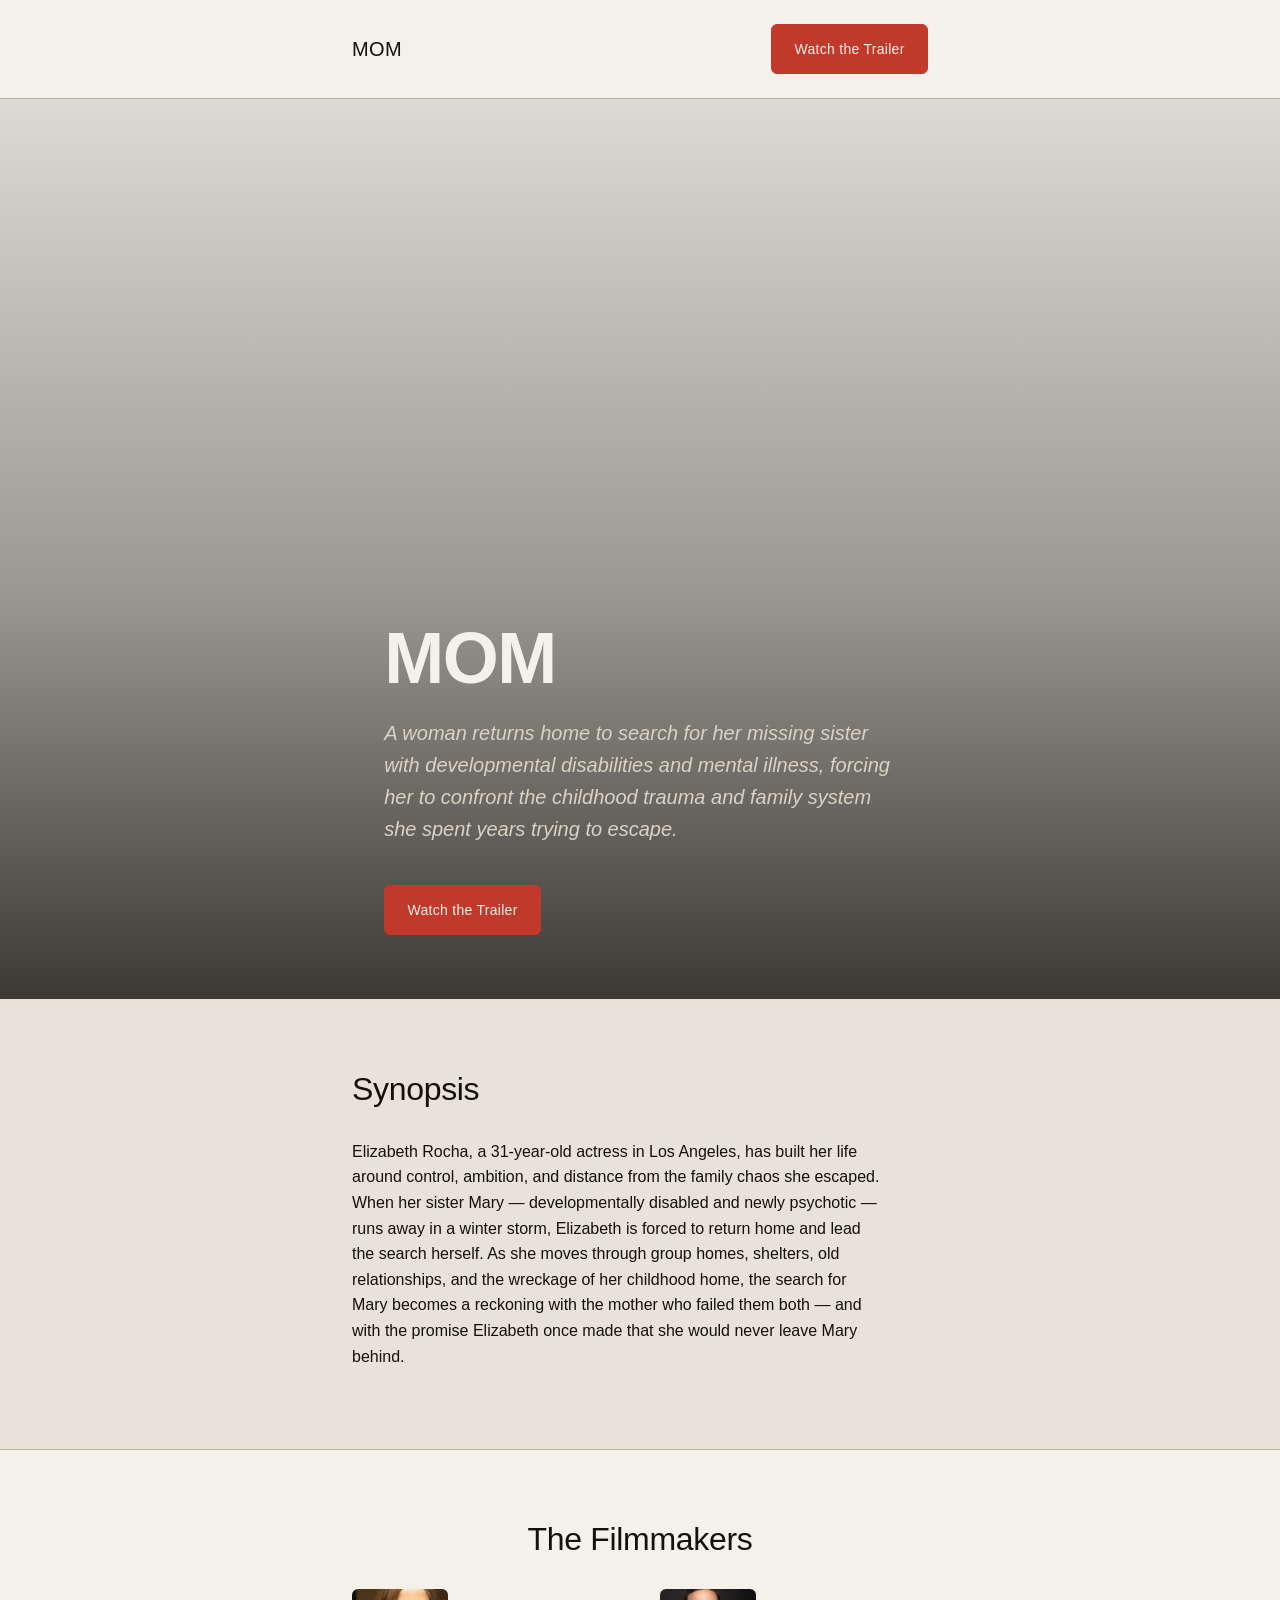
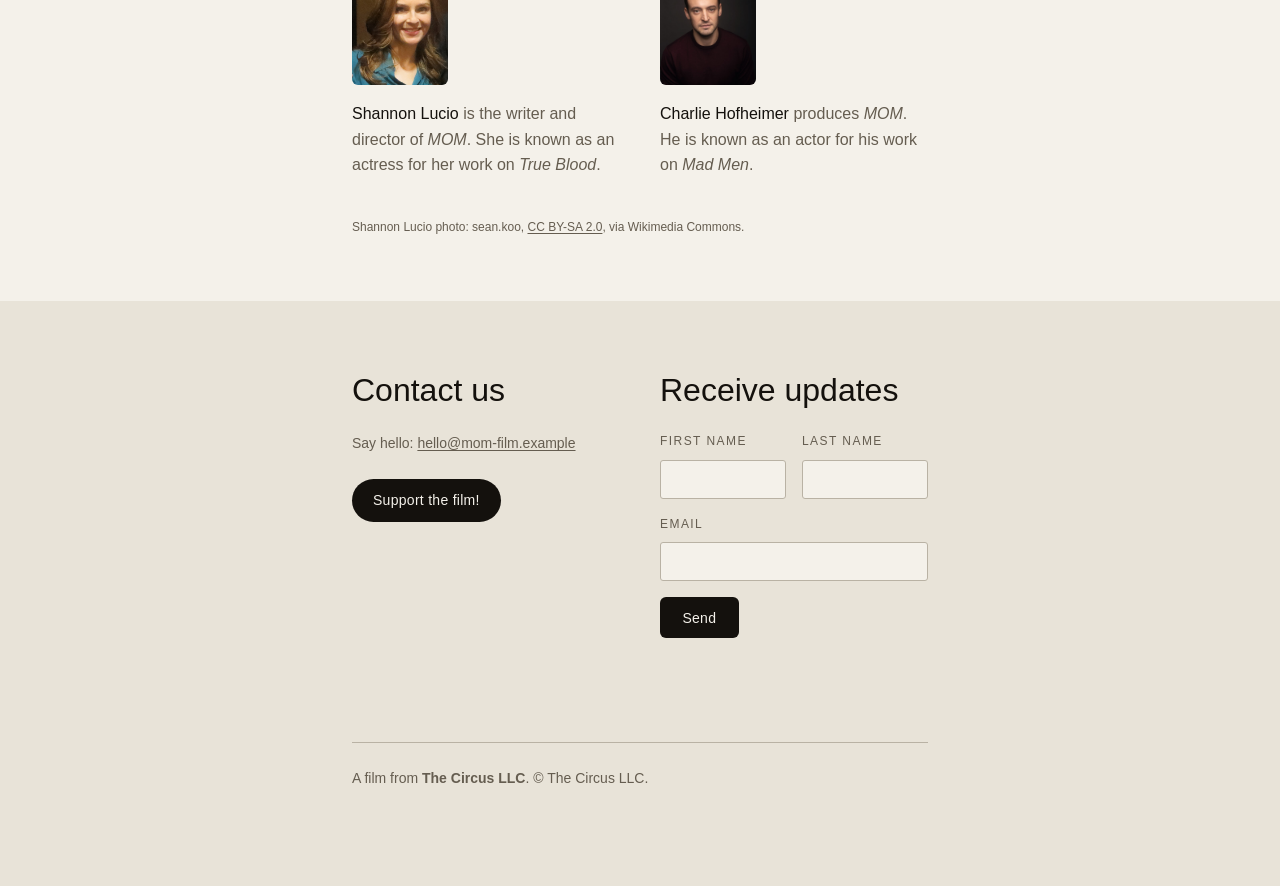
==== index.html @ f8935f94 "Match forward.movie's bottom-page structure: centered filmmakers heading, two-column footer (Contact" ====
<!doctype html>
<html lang="en" data-theme="light">
<head>
  <meta charset="utf-8">
  <meta name="viewport" content="width=device-width, initial-scale=1">
  <title>MOM — a film</title>
  <meta name="description" content="MOM is an independent narrative feature about a woman who returns home to search for her missing sister, and the family she spent years trying to escape.">
  <link rel="stylesheet" href="assets/css/tokens.css">
  <link rel="stylesheet" href="assets/css/styles.css">
</head>
<body>

  <header class="site-header">
    <div class="wrap">
      <a class="wordmark" href="/">MOM</a>
      <nav>
        <a href="watch/" class="btn btn-primary">Watch the Trailer</a>
      </nav>
    </div>
  </header>

  <main>

    <section class="hero" style="border-top:none;">
      <div class="wrap hero-inner">
        <h1>MOM</h1>
        <p class="lead">A woman returns home to search for her missing sister with
          developmental disabilities and mental illness, forcing her to confront the
          childhood trauma and family system she spent years trying to escape.</p>
        <div class="cta-row">
          <a href="watch/" class="btn btn-primary">Watch the Trailer</a>
        </div>
      </div>
    </section>

    <section id="synopsis" class="band-alt">
      <div class="wrap">
        <h2>Synopsis</h2>
        <div class="body-copy">
          <p>Elizabeth Rocha, a 31-year-old actress in Los Angeles, has built her life
            around control, ambition, and distance from the family chaos she escaped.
            When her sister Mary — developmentally disabled and newly psychotic — runs
            away in a winter storm, Elizabeth is forced to return home and lead the
            search herself. As she moves through group homes, shelters, old
            relationships, and the wreckage of her childhood home, the search for Mary
            becomes a reckoning with the mother who failed them both — and with the
            promise Elizabeth once made that she would never leave Mary behind.</p>
        </div>
      </div>
    </section>

    <section id="filmmakers">
      <div class="wrap">
        <h2 class="text-center">The Filmmakers</h2>
        <div class="filmmakers-grid">
          <div class="filmmaker">
            <img class="filmmaker-photo" src="assets/img/shannon-lucio.jpg" alt="Shannon Lucio">
            <p class="bio"><strong>Shannon Lucio</strong> is the writer and director of
              <em>MOM</em>. She is known as an actress for her work on <em>True
              Blood</em>.</p>
          </div>
          <div class="filmmaker">
            <img class="filmmaker-photo" src="assets/img/charlie-hofheimer.jpg" alt="Charlie Hofheimer">
            <p class="bio"><strong>Charlie Hofheimer</strong> produces <em>MOM</em>. He
              is known as an actor for his work on <em>Mad Men</em>.</p>
          </div>
        </div>
        <p class="photo-credit">Shannon Lucio photo: sean.koo, <a href="https://creativecommons.org/licenses/by-sa/2.0/" target="_blank" rel="noopener">CC BY-SA 2.0</a>, via Wikimedia Commons.</p>
      </div>
    </section>

  </main>

  <footer class="site-footer band-alt">
    <div class="wrap footer-grid">
      <div class="footer-col">
        <h2>Contact us</h2>
        <p>Say hello: <a href="mailto:hello@mom-film.example">hello@mom-film.example</a></p>
        <!-- placeholder address — swap for the real MOM contact email -->
        <a href="#" class="btn btn-pill">Support the film!</a>
        <!-- placeholder link — swap for the real support/donate destination -->
      </div>
      <div class="footer-col">
        <h2>Receive updates</h2>
        <form id="newsletter-form" novalidate>
          <div class="field-row">
            <div class="field">
              <label for="nf-first">First Name</label>
              <input id="nf-first" name="first-name" type="text" autocomplete="given-name">
            </div>
            <div class="field">
              <label for="nf-last">Last Name</label>
              <input id="nf-last" name="last-name" type="text" autocomplete="family-name">
            </div>
          </div>
          <div class="field">
            <label for="nf-email">Email</label>
            <input id="nf-email" name="email" type="email" autocomplete="email">
          </div>
          <button type="submit" class="btn">Send</button>
        </form>
        <!-- placeholder form — no real backend wired up yet, see prd.md -->
      </div>
      <p class="footer-legal">A film from <strong>The Circus LLC</strong>. &copy; The Circus LLC.</p>
    </div>
  </footer>

  <script>
    document.getElementById('newsletter-form').addEventListener('submit', function (e) {
      e.preventDefault();
      this.querySelector('button').textContent = 'Thanks!';
    });
  </script>

</body>
</html>
---- assets/css/tokens.css ----
/* MOM site — design tokens.
   Source: arm/factories/website/letterform-cartographer/design-system-export/tokens/
   (a real Claude Design export). Light is the default per user decision
   2026-09-01 (reversing the earlier dark-default choice, to read closer to
   forward.movie's own light/dark-banded rhythm). See prd.md "Design tokens". */

:root {
  /* Color */
  --bg: #f4f1ea;
  --ink: #14110d;
  --dim: #b9b2a4;
  --accent: #c0392b;
  --rule: #655d50;
  --panel: #e8e3d8;

  /* Type */
  --font-body: "Helvetica Neue", Helvetica, Arial, sans-serif;
  --font-mono: ui-monospace, SFMono-Regular, Consolas, monospace;

  --text-hero: clamp(2.5rem, 6vw, 4.5rem);
  --text-h2: clamp(1.5rem, 3vw, 2rem);
  --text-lead: 1.25rem;
  --text-body: 1rem;
  --text-small: 0.875rem;
  --text-label: 0.75rem;

  --leading-tight: 1.2;
  --leading-body: 1.6;

  --weight-regular: 400;
  --weight-medium: 500;
  --weight-bold: 600;

  --tracking-label: 0.12em;

  /* Spacing */
  --space-xs: 8px;
  --space-sm: 16px;
  --space-md: 24px;
  --space-lg: 40px;
  --space-xl: 64px;
  --space-2xl: 96px;

  --content-max: 640px;
  --page-x: clamp(20px, 5vw, 32px);

  /* Shape */
  --radius-sm: 3px;
  --radius-md: 6px;

  /* Motion */
  --ease-fast: 0.15s ease;
  --ease-normal: 0.25s ease;
}
---- assets/css/styles.css ----
/* MOM site — base styles. Restrained/editorial per prd.md: flat color, no
   shadows, near-square corners, short opacity/color-only motion. */

*, *::before, *::after { box-sizing: border-box; }

html {
  color-scheme: light;
}

body {
  margin: 0;
  background: var(--bg);
  color: var(--ink);
  font-family: var(--font-body);
  font-size: var(--text-body);
  line-height: var(--leading-body);
  font-weight: var(--weight-regular);
}

a {
  color: var(--ink);
  text-decoration-color: var(--rule);
  text-underline-offset: 0.15em;
  transition: color var(--ease-fast), text-decoration-color var(--ease-fast);
}

a:hover,
a:focus-visible {
  color: var(--accent);
  text-decoration-color: var(--accent);
}

a:focus-visible,
button:focus-visible,
input:focus-visible {
  outline: 2px solid var(--accent);
  outline-offset: 2px;
}

@media (prefers-reduced-motion: reduce) {
  * { transition: none !important; animation: none !important; }
}

.wrap {
  max-width: var(--content-max);
  margin: 0 auto;
  padding: 0 var(--page-x);
}

/* Header */

.site-header {
  padding: var(--space-md) 0;
  border-bottom: 1px solid var(--dim);
}

.site-header .wrap {
  display: flex;
  align-items: center;
  justify-content: space-between;
}

.wordmark {
  font-size: var(--text-lead);
  font-weight: var(--weight-medium);
  letter-spacing: 0.02em;
  text-decoration: none;
}

.wordmark:hover,
.wordmark:focus-visible {
  color: var(--ink);
}

/* Hero */

.hero {
  position: relative;
  min-height: 100vh;
  min-height: 100dvh;
  display: flex;
  align-items: flex-end;
  padding: var(--space-xl) 0;
  background-image:
    linear-gradient(0deg, rgba(20, 17, 13, 0.82) 0%, rgba(20, 17, 13, 0.4) 45%, rgba(20, 17, 13, 0.1) 100%),
    url("assets/img/hero-bts.jpg");
  background-size: cover;
  background-position: center 30%;
  color: #f4f1ea;
}

.hero-inner {
  text-align: left;
  max-width: 640px;
}

.hero h1 {
  font-size: var(--text-hero);
  line-height: var(--leading-tight);
  font-weight: var(--weight-bold);
  letter-spacing: -0.02em;
  margin: 0 0 var(--space-sm);
  color: #f4f1ea;
}

.hero .lead {
  font-size: var(--text-lead);
  font-style: italic;
  color: #d9d3c6;
  margin: 0 0 var(--space-lg);
  max-width: 46ch;
}

.hero .cta-row {
  display: flex;
  gap: var(--space-sm);
  justify-content: flex-start;
}

/* Buttons */

.btn {
  display: inline-block;
  font-family: var(--font-body);
  font-size: var(--text-small);
  font-weight: var(--weight-medium);
  letter-spacing: 0.02em;
  padding: 0.9em 1.6em;
  border-radius: var(--radius-md);
  text-decoration: none;
  border: 1px solid var(--accent);
  transition: background-color var(--ease-fast), color var(--ease-fast);
}

.btn-primary {
  background: var(--accent);
  color: var(--bg);
}

.btn-primary:hover,
.btn-primary:focus-visible {
  background: var(--ink);
  border-color: var(--ink);
  color: var(--bg);
}

/* Section rhythm */

section {
  padding: var(--space-xl) 0;
  border-top: 1px solid var(--dim);
}

/* Alternating band rhythm, adapted from forward.movie's light/dark section
   pattern into this site's dark-only palette: --bg / --panel alternation
   stands in for their white/gray/dark alternation. */
.band-alt {
  background: var(--panel);
  border-top-color: transparent;
}

section h2 {
  font-size: var(--text-h2);
  font-weight: var(--weight-medium);
  margin: 0 0 var(--space-md);
  letter-spacing: -0.01em;
}

section .body-copy {
  max-width: 60ch;
}

section .body-copy p + p {
  margin-top: var(--space-sm);
}

/* Filmmakers */

.filmmakers-grid {
  display: grid;
  gap: var(--space-lg);
  grid-template-columns: 1fr;
}

@media (min-width: 560px) {
  .filmmakers-grid {
    grid-template-columns: 1fr 1fr;
  }
}

.filmmaker-photo {
  width: 96px;
  height: 96px;
  border-radius: var(--radius-md);
  object-fit: cover;
  margin-bottom: var(--space-sm);
  display: block;
}

.filmmaker-photo--placeholder {
  display: flex;
  align-items: center;
  justify-content: center;
  background: var(--panel);
  color: var(--rule);
  font-size: var(--text-lead);
  font-weight: var(--weight-medium);
}

.photo-credit {
  font-size: var(--text-label);
  color: var(--rule);
  margin: var(--space-lg) 0 0;
}

.photo-credit a {
  color: var(--rule);
}

.filmmaker .bio {
  margin: 0;
  color: var(--rule);
}

.filmmaker .bio strong {
  color: var(--ink);
  font-weight: var(--weight-medium);
}

/* Footer */

.site-footer {
  padding: var(--space-xl) 0 var(--space-2xl);
  color: var(--rule);
  font-size: var(--text-small);
}

.site-footer a {
  color: var(--rule);
}

.footer-grid {
  display: grid;
  gap: var(--space-xl) var(--space-lg);
  grid-template-columns: 1fr;
}

@media (min-width: 560px) {
  .footer-grid {
    grid-template-columns: 1fr 1fr;
  }
}

.footer-col h2 {
  font-size: var(--text-h2);
  font-weight: var(--weight-medium);
  color: var(--ink);
  margin: 0 0 var(--space-sm);
}

.footer-col p {
  margin: 0 0 var(--space-md);
}

.footer-col .field-row {
  display: grid;
  grid-template-columns: 1fr 1fr;
  gap: var(--space-sm);
}

.footer-col .field {
  margin-bottom: var(--space-sm);
}

.footer-col .field label {
  display: block;
  font-size: var(--text-label);
  text-transform: uppercase;
  letter-spacing: var(--tracking-label);
  color: var(--rule);
  margin-bottom: var(--space-xs);
}

.footer-col .field input {
  width: 100%;
  background: var(--bg);
  border: 1px solid var(--dim);
  border-radius: var(--radius-sm);
  color: var(--ink);
  font-family: var(--font-body);
  font-size: var(--text-body);
  padding: 0.6em 0.75em;
}

.footer-col .btn {
  background: var(--ink);
  color: var(--bg);
  border: none;
  cursor: pointer;
  font-size: var(--text-small);
}

.footer-col .btn:hover {
  background: var(--accent);
}

.btn-pill {
  display: inline-block;
  background: var(--accent);
  color: var(--bg);
  border: none;
  border-radius: 999px;
  padding: 0.75em 1.5em;
  font-size: var(--text-small);
  font-weight: var(--weight-medium);
  text-decoration: none;
}

.btn-pill:hover,
.btn-pill:focus-visible {
  background: var(--ink);
  color: var(--bg);
}

.footer-legal {
  grid-column: 1 / -1;
  margin: var(--space-lg) 0 0;
  padding-top: var(--space-md);
  border-top: 1px solid var(--dim);
}

.text-center {
  text-align: center;
}

/* Watch page (email gate) */

.watch-page {
  min-height: 100vh;
  display: flex;
  align-items: center;
}

.watch-card {
  width: 100%;
  max-width: 420px;
  margin: 0 auto;
  padding: var(--space-xl) 0;
}

.watch-card h1 {
  font-size: var(--text-h2);
  font-weight: var(--weight-medium);
  margin: 0 0 var(--space-xs);
}

.watch-card .lead {
  color: var(--rule);
  margin: 0 0 var(--space-lg);
}

.field {
  margin-bottom: var(--space-sm);
}

.field label {
  display: block;
  font-size: var(--text-label);
  text-transform: uppercase;
  letter-spacing: var(--tracking-label);
  color: var(--rule);
  margin-bottom: var(--space-xs);
}

.field input {
  width: 100%;
  background: var(--panel);
  border: 1px solid var(--dim);
  border-radius: var(--radius-sm);
  color: var(--ink);
  font-family: var(--font-body);
  font-size: var(--text-body);
  padding: 0.75em 0.9em;
}

.field input::placeholder {
  color: var(--rule);
}

.watch-card .btn {
  width: 100%;
  text-align: center;
  margin-top: var(--space-xs);
  cursor: pointer;
  background: var(--accent);
  color: var(--bg);
  font-size: var(--text-body);
  border: none;
}

.watch-card .btn:hover,
.watch-card .btn:focus-visible {
  background: var(--ink);
}

.disclosure {
  font-size: var(--text-small);
  color: var(--rule);
  margin-top: var(--space-lg);
}

.reveal {
  display: none;
  margin-top: var(--space-lg);
  padding: var(--space-md);
  background: var(--panel);
  border-radius: var(--radius-sm);
  border-left: 3px solid var(--accent);
}

.reveal.is-visible {
  display: block;
}

.reveal a {
  color: var(--accent);
}
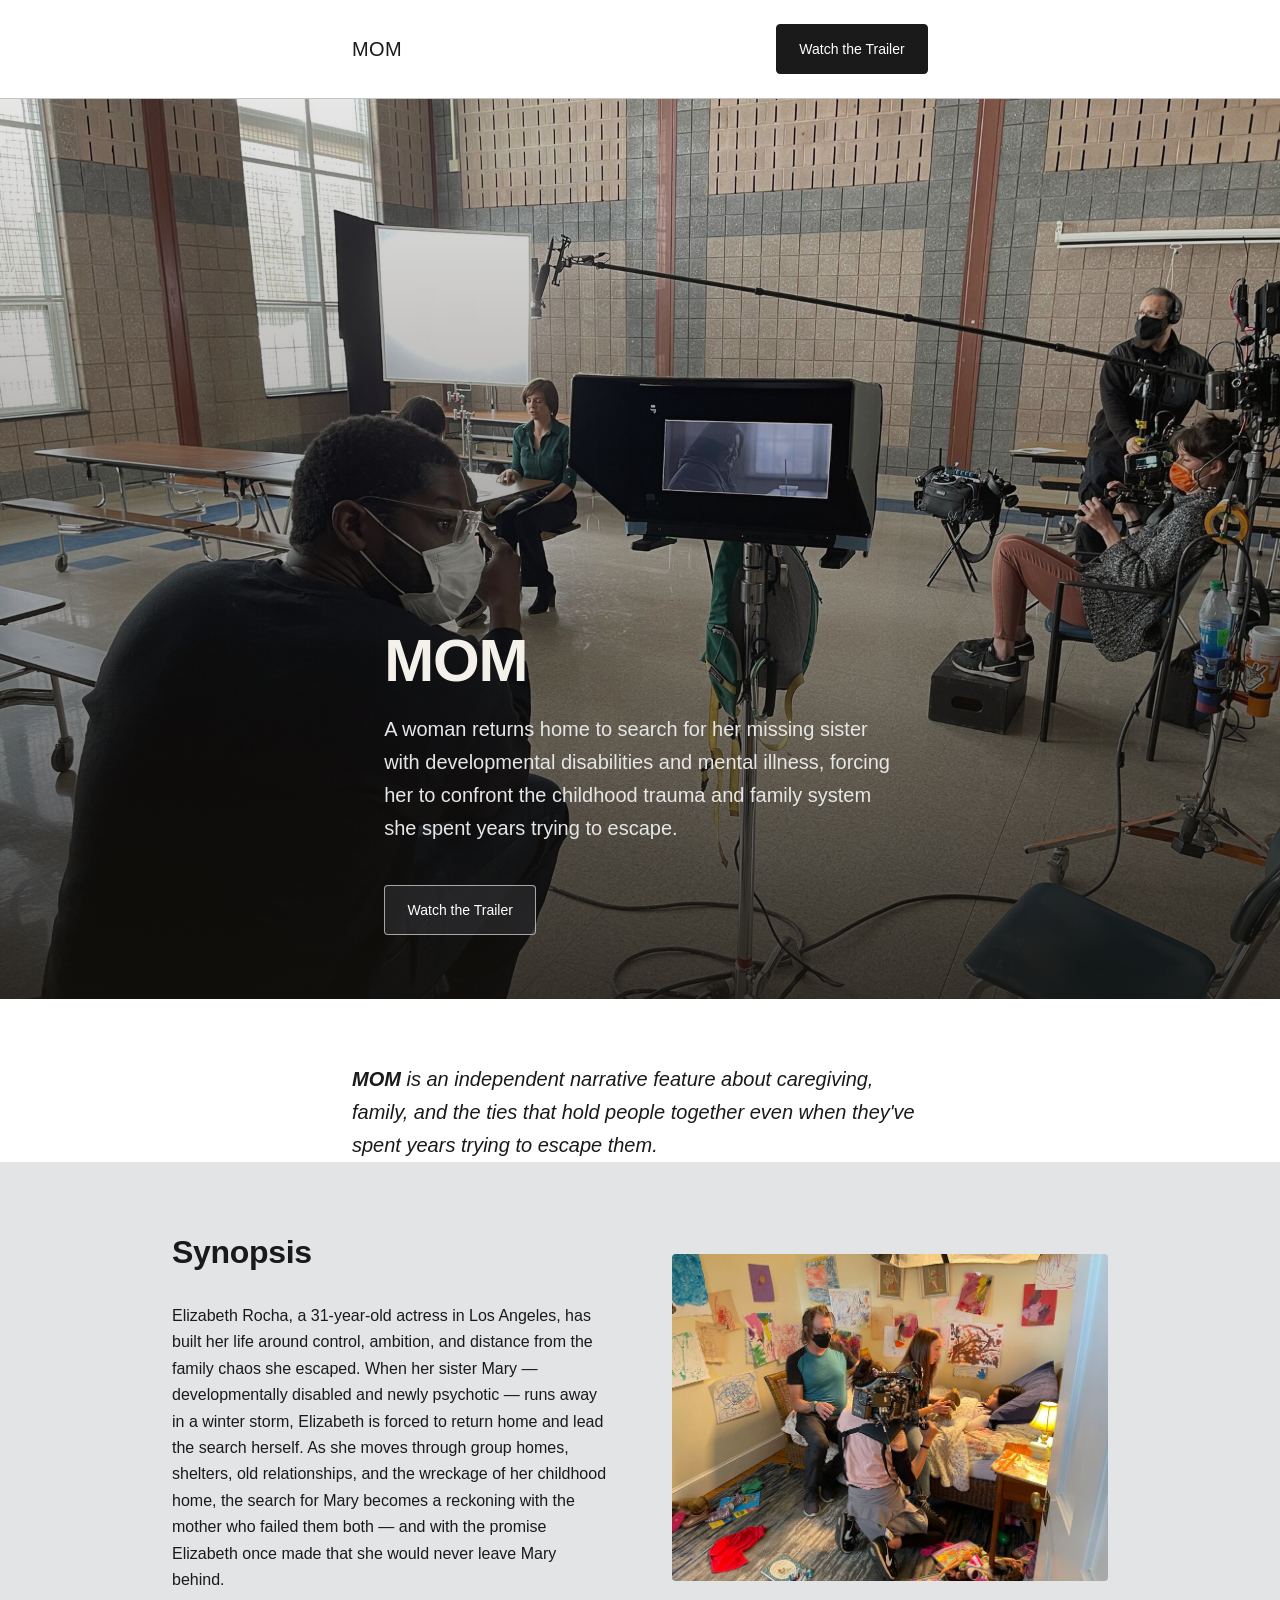
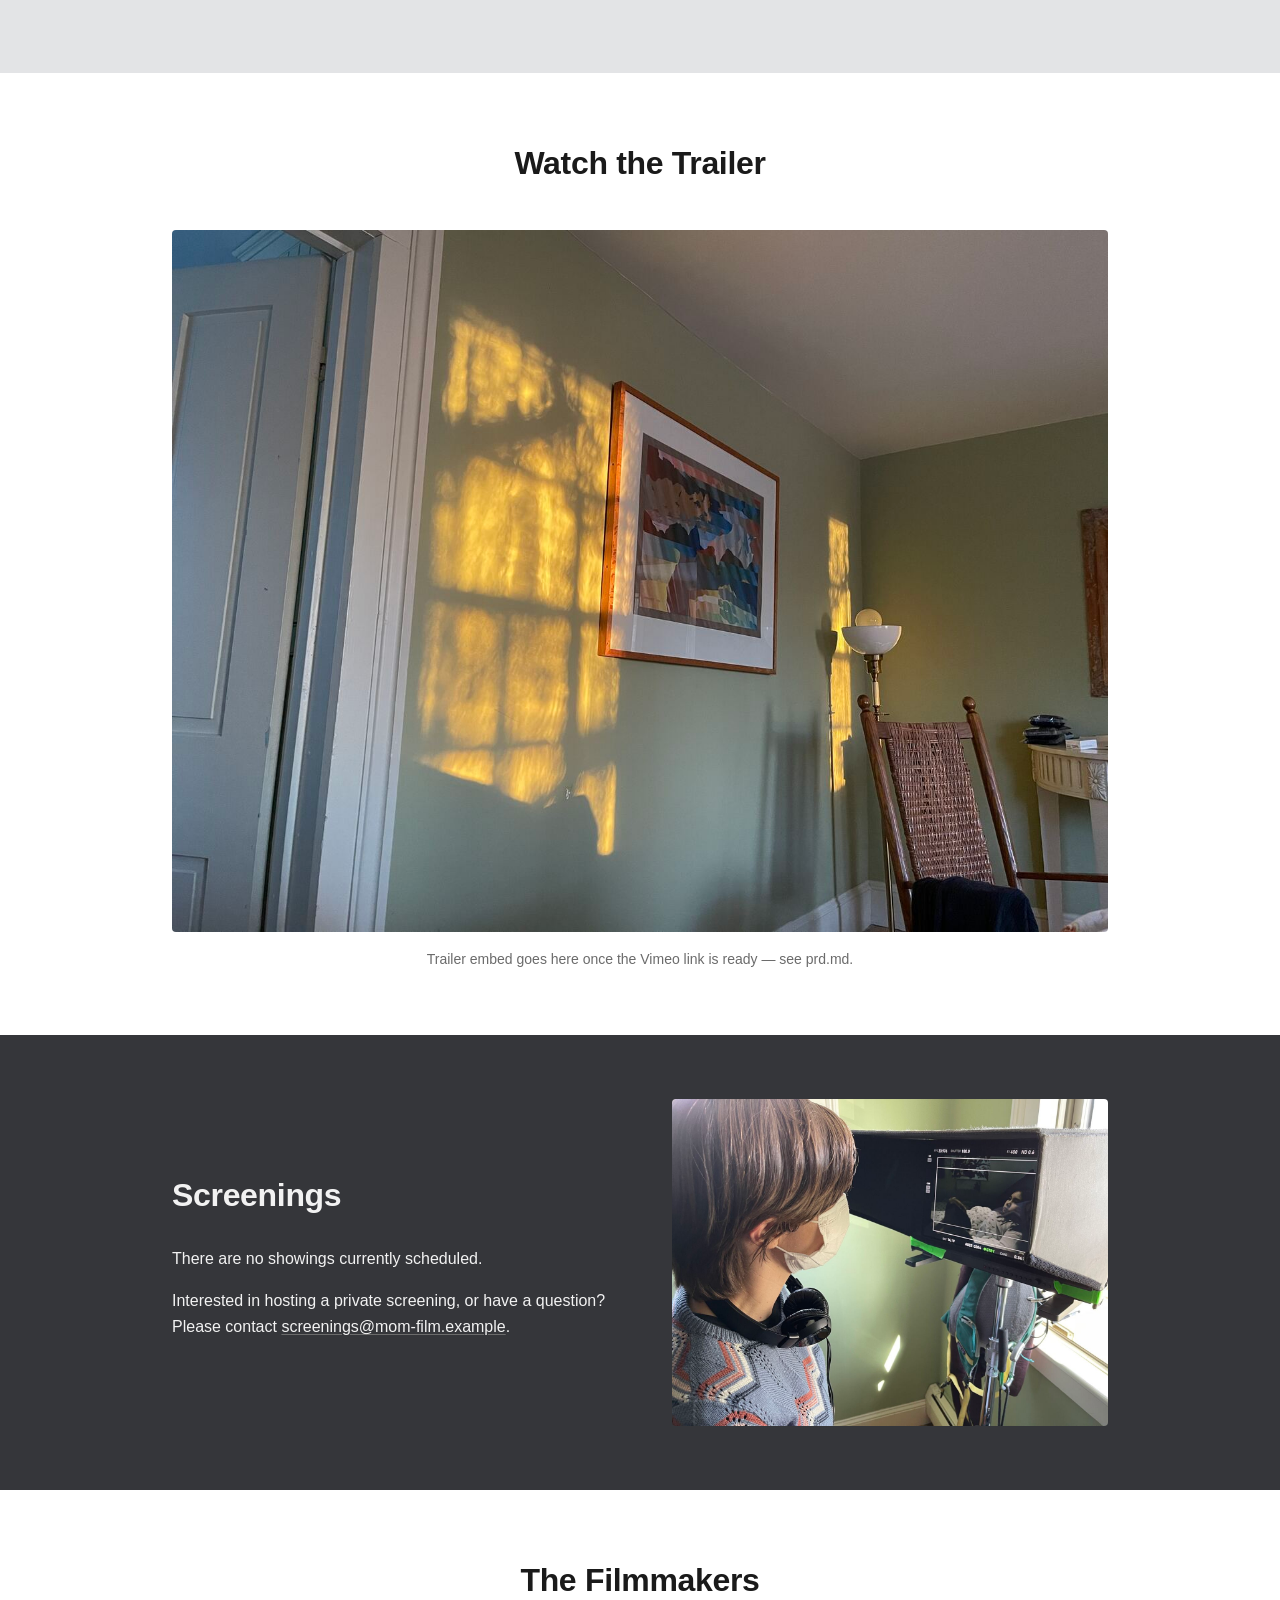
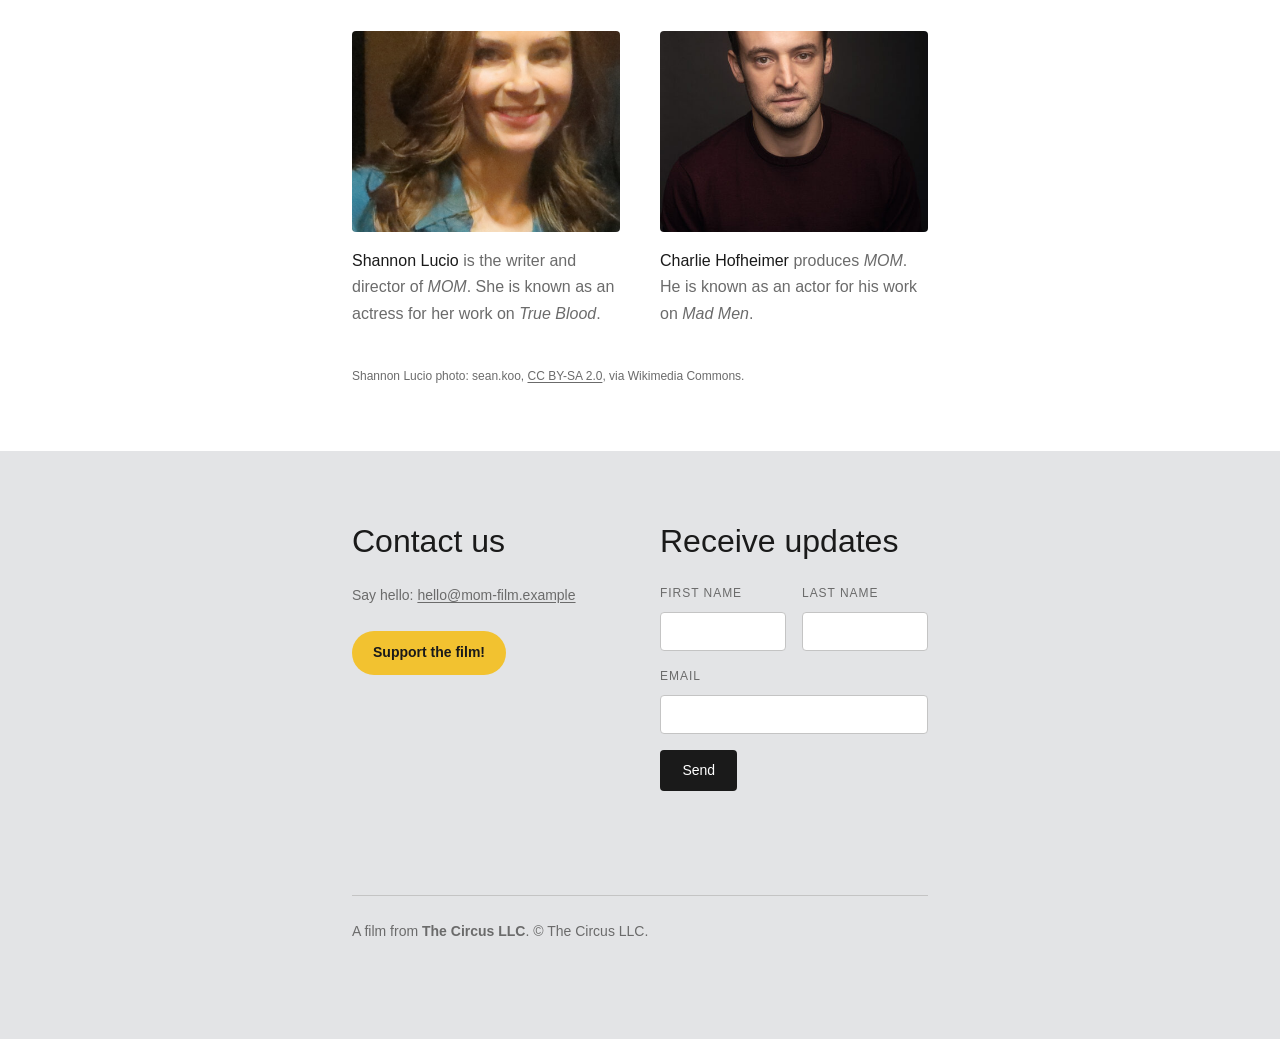
==== commit e2a86994: "Fix hero photo path bug (was silently 404ing this whole time — CSS url() resolves relative to the st" ====
--- a/index.html
+++ b/index.html
@@ -33,10 +33,18 @@
       </div>
     </section>
 
+    <section id="blurb" style="border-top:none;">
+      <div class="wrap">
+        <p class="blurb-text"><em><strong>MOM</strong> is an independent narrative feature
+          about caregiving, family, and the ties that hold people together even when
+          they've spent years trying to escape them.</em></p>
+      </div>
+    </section>
+
     <section id="synopsis" class="band-alt">
-      <div class="wrap">
-        <h2>Synopsis</h2>
+      <div class="wrap two-col">
         <div class="body-copy">
+          <h2>Synopsis</h2>
           <p>Elizabeth Rocha, a 31-year-old actress in Los Angeles, has built her life
             around control, ambition, and distance from the family chaos she escaped.
             When her sister Mary — developmentally disabled and newly psychotic — runs
@@ -46,6 +54,34 @@
             becomes a reckoning with the mother who failed them both — and with the
             promise Elizabeth once made that she would never leave Mary behind.</p>
         </div>
+        <figure class="section-photo">
+          <img src="assets/img/synopsis.jpg" alt="Behind the scenes on the MOM proof-of-concept short">
+        </figure>
+      </div>
+    </section>
+
+    <section id="trailer">
+      <div class="wrap">
+        <h2 class="text-center">Watch the Trailer</h2>
+        <figure class="video-placeholder">
+          <img src="assets/img/watch-section.jpg" alt="MOM production still, standing in for the trailer embed">
+          <figcaption>Trailer embed goes here once the Vimeo link is ready — see prd.md.</figcaption>
+        </figure>
+      </div>
+    </section>
+
+    <section id="screenings" class="band-dark">
+      <div class="wrap two-col">
+        <div class="body-copy">
+          <h2>Screenings</h2>
+          <p>There are no showings currently scheduled.</p>
+          <p>Interested in hosting a private screening, or have a question? Please
+            contact <a href="mailto:screenings@mom-film.example">screenings@mom-film.example</a>.
+            <!-- placeholder address — swap for the real MOM screenings contact --></p>
+        </div>
+        <figure class="section-photo">
+          <img src="assets/img/screenings.jpg" alt="Behind the scenes on the MOM proof-of-concept short">
+        </figure>
       </div>
     </section>
 
--- a/assets/css/tokens.css
+++ b/assets/css/tokens.css
@@ -1,23 +1,27 @@
 /* MOM site — design tokens.
-   Source: arm/factories/website/letterform-cartographer/design-system-export/tokens/
-   (a real Claude Design export). Light is the default per user decision
-   2026-09-01 (reversing the earlier dark-default choice, to read closer to
-   forward.movie's own light/dark-banded rhythm). See prd.md "Design tokens". */
+   Matches forward.movie's actual palette/rhythm directly (per user decision
+   2026-09-01, dropping the earlier letterform-cartographer token borrow —
+   restrained neutral grayscale with alternating white/gray/charcoal section
+   bands, one small warm accent reserved for a single secondary CTA). */
 
 :root {
   /* Color */
-  --bg: #f4f1ea;
-  --ink: #14110d;
-  --dim: #b9b2a4;
-  --accent: #c0392b;
-  --rule: #655d50;
-  --panel: #e8e3d8;
+  --bg: #ffffff;
+  --ink: #1a1a1a;
+  --dim: #c4c4c4;
+  --rule: #6b6b6b;
+  --panel: #e3e4e6;
+  --band-dark: #35363a;
+  --band-dark-ink: #f2f2f2;
+  --band-dark-rule: #b8b8b8;
+  --accent: #f2c230;
+  --accent-ink: #1a1a1a;
 
   /* Type */
-  --font-body: "Helvetica Neue", Helvetica, Arial, sans-serif;
+  --font-body: -apple-system, BlinkMacSystemFont, "Segoe UI", Helvetica, Arial, sans-serif;
   --font-mono: ui-monospace, SFMono-Regular, Consolas, monospace;
 
-  --text-hero: clamp(2.5rem, 6vw, 4.5rem);
+  --text-hero: clamp(2.25rem, 5.5vw, 3.75rem);
   --text-h2: clamp(1.5rem, 3vw, 2rem);
   --text-lead: 1.25rem;
   --text-body: 1rem;
@@ -25,13 +29,13 @@
   --text-label: 0.75rem;
 
   --leading-tight: 1.2;
-  --leading-body: 1.6;
+  --leading-body: 1.65;
 
   --weight-regular: 400;
   --weight-medium: 500;
-  --weight-bold: 600;
+  --weight-bold: 700;
 
-  --tracking-label: 0.12em;
+  --tracking-label: 0.08em;
 
   /* Spacing */
   --space-xs: 8px;
@@ -45,8 +49,8 @@
   --page-x: clamp(20px, 5vw, 32px);
 
   /* Shape */
-  --radius-sm: 3px;
-  --radius-md: 6px;
+  --radius-sm: 4px;
+  --radius-md: 4px;
 
   /* Motion */
   --ease-fast: 0.15s ease;
--- a/assets/css/styles.css
+++ b/assets/css/styles.css
@@ -26,14 +26,13 @@
 
 a:hover,
 a:focus-visible {
-  color: var(--accent);
-  text-decoration-color: var(--accent);
+  color: var(--rule);
 }
 
 a:focus-visible,
 button:focus-visible,
 input:focus-visible {
-  outline: 2px solid var(--accent);
+  outline: 2px solid var(--ink);
   outline-offset: 2px;
 }
 
@@ -83,7 +82,7 @@
   padding: var(--space-xl) 0;
   background-image:
     linear-gradient(0deg, rgba(20, 17, 13, 0.82) 0%, rgba(20, 17, 13, 0.4) 45%, rgba(20, 17, 13, 0.1) 100%),
-    url("assets/img/hero-bts.jpg");
+    url("../img/hero-bts.jpg");
   background-size: cover;
   background-position: center 30%;
   color: #f4f1ea;
@@ -105,8 +104,7 @@
 
 .hero .lead {
   font-size: var(--text-lead);
-  font-style: italic;
-  color: #d9d3c6;
+  color: #e6e6e6;
   margin: 0 0 var(--space-lg);
   max-width: 46ch;
 }
@@ -124,44 +122,71 @@
   font-family: var(--font-body);
   font-size: var(--text-small);
   font-weight: var(--weight-medium);
-  letter-spacing: 0.02em;
   padding: 0.9em 1.6em;
   border-radius: var(--radius-md);
   text-decoration: none;
-  border: 1px solid var(--accent);
-  transition: background-color var(--ease-fast), color var(--ease-fast);
+  border: 1px solid var(--ink);
+  transition: background-color var(--ease-fast), color var(--ease-fast), border-color var(--ease-fast);
 }
 
 .btn-primary {
-  background: var(--accent);
+  background: var(--ink);
   color: var(--bg);
 }
 
 .btn-primary:hover,
 .btn-primary:focus-visible {
-  background: var(--ink);
-  border-color: var(--ink);
+  background: var(--rule);
+  border-color: var(--rule);
   color: var(--bg);
+}
+
+/* Ghost variant for buttons sitting on the hero photo */
+.hero .btn-primary {
+  background: rgba(53, 54, 58, 0.55);
+  border-color: rgba(255, 255, 255, 0.6);
+  color: #ffffff;
+}
+
+.hero .btn-primary:hover,
+.hero .btn-primary:focus-visible {
+  background: #ffffff;
+  border-color: #ffffff;
+  color: var(--ink);
 }
 
 /* Section rhythm */
 
 section {
   padding: var(--space-xl) 0;
-  border-top: 1px solid var(--dim);
-}
-
-/* Alternating band rhythm, adapted from forward.movie's light/dark section
-   pattern into this site's dark-only palette: --bg / --panel alternation
-   stands in for their white/gray/dark alternation. */
+}
+
+/* Alternating band rhythm, matching forward.movie's white / gray / dark
+   sequence directly. */
 .band-alt {
   background: var(--panel);
-  border-top-color: transparent;
+}
+
+.band-dark {
+  background: var(--band-dark);
+  color: var(--band-dark-ink);
+}
+
+.band-dark h2 {
+  color: var(--band-dark-ink);
+}
+
+.band-dark a {
+  color: var(--band-dark-ink);
+}
+
+.band-dark .rule-text {
+  color: var(--band-dark-rule);
 }
 
 section h2 {
   font-size: var(--text-h2);
-  font-weight: var(--weight-medium);
+  font-weight: var(--weight-bold);
   margin: 0 0 var(--space-md);
   letter-spacing: -0.01em;
 }
@@ -172,6 +197,69 @@
 
 section .body-copy p + p {
   margin-top: var(--space-sm);
+}
+
+/* Blurb (short italic line between hero and synopsis) */
+
+#blurb {
+  padding-bottom: 0;
+}
+
+.blurb-text {
+  font-size: var(--text-lead);
+  max-width: 60ch;
+  margin: 0;
+}
+
+/* Two-column sections (text + photo), wider than the default .wrap */
+
+.two-col {
+  max-width: 1000px;
+  display: grid;
+  gap: var(--space-xl);
+  grid-template-columns: 1fr;
+  align-items: center;
+}
+
+@media (min-width: 760px) {
+  .two-col {
+    grid-template-columns: 1fr 1fr;
+  }
+}
+
+.section-photo {
+  margin: 0;
+}
+
+.section-photo img {
+  width: 100%;
+  height: auto;
+  display: block;
+  border-radius: var(--radius-md);
+}
+
+/* "Watch the Trailer" placeholder */
+
+#trailer .wrap {
+  max-width: 1000px;
+}
+
+.video-placeholder {
+  margin: var(--space-lg) 0 0;
+}
+
+.video-placeholder img {
+  width: 100%;
+  height: auto;
+  display: block;
+  border-radius: var(--radius-md);
+}
+
+.video-placeholder figcaption {
+  margin-top: var(--space-sm);
+  font-size: var(--text-small);
+  color: var(--rule);
+  text-align: center;
 }
 
 /* Filmmakers */
@@ -189,8 +277,8 @@
 }
 
 .filmmaker-photo {
-  width: 96px;
-  height: 96px;
+  width: 100%;
+  aspect-ratio: 4 / 3;
   border-radius: var(--radius-md);
   object-fit: cover;
   margin-bottom: var(--space-sm);
@@ -301,23 +389,26 @@
 }
 
 .footer-col .btn:hover {
-  background: var(--accent);
-}
-
-.btn-pill {
+  background: var(--rule);
+}
+
+/* The one deliberate spot of color on the page, matching forward.movie's
+   own single yellow "Support the film!" button. `.btn.btn-pill` (not just
+   `.btn-pill`) so its specificity beats `.footer-col .btn`. */
+.btn.btn-pill {
   display: inline-block;
   background: var(--accent);
-  color: var(--bg);
+  color: var(--accent-ink);
   border: none;
   border-radius: 999px;
   padding: 0.75em 1.5em;
   font-size: var(--text-small);
-  font-weight: var(--weight-medium);
+  font-weight: var(--weight-bold);
   text-decoration: none;
 }
 
-.btn-pill:hover,
-.btn-pill:focus-visible {
+.btn.btn-pill:hover,
+.btn.btn-pill:focus-visible {
   background: var(--ink);
   color: var(--bg);
 }
@@ -392,7 +483,7 @@
   text-align: center;
   margin-top: var(--space-xs);
   cursor: pointer;
-  background: var(--accent);
+  background: var(--ink);
   color: var(--bg);
   font-size: var(--text-body);
   border: none;
@@ -400,7 +491,7 @@
 
 .watch-card .btn:hover,
 .watch-card .btn:focus-visible {
-  background: var(--ink);
+  background: var(--rule);
 }
 
 .disclosure {
@@ -415,7 +506,7 @@
   padding: var(--space-md);
   background: var(--panel);
   border-radius: var(--radius-sm);
-  border-left: 3px solid var(--accent);
+  border-left: 3px solid var(--ink);
 }
 
 .reveal.is-visible {
@@ -423,5 +514,5 @@
 }
 
 .reveal a {
-  color: var(--accent);
-}
+  color: var(--ink);
+}
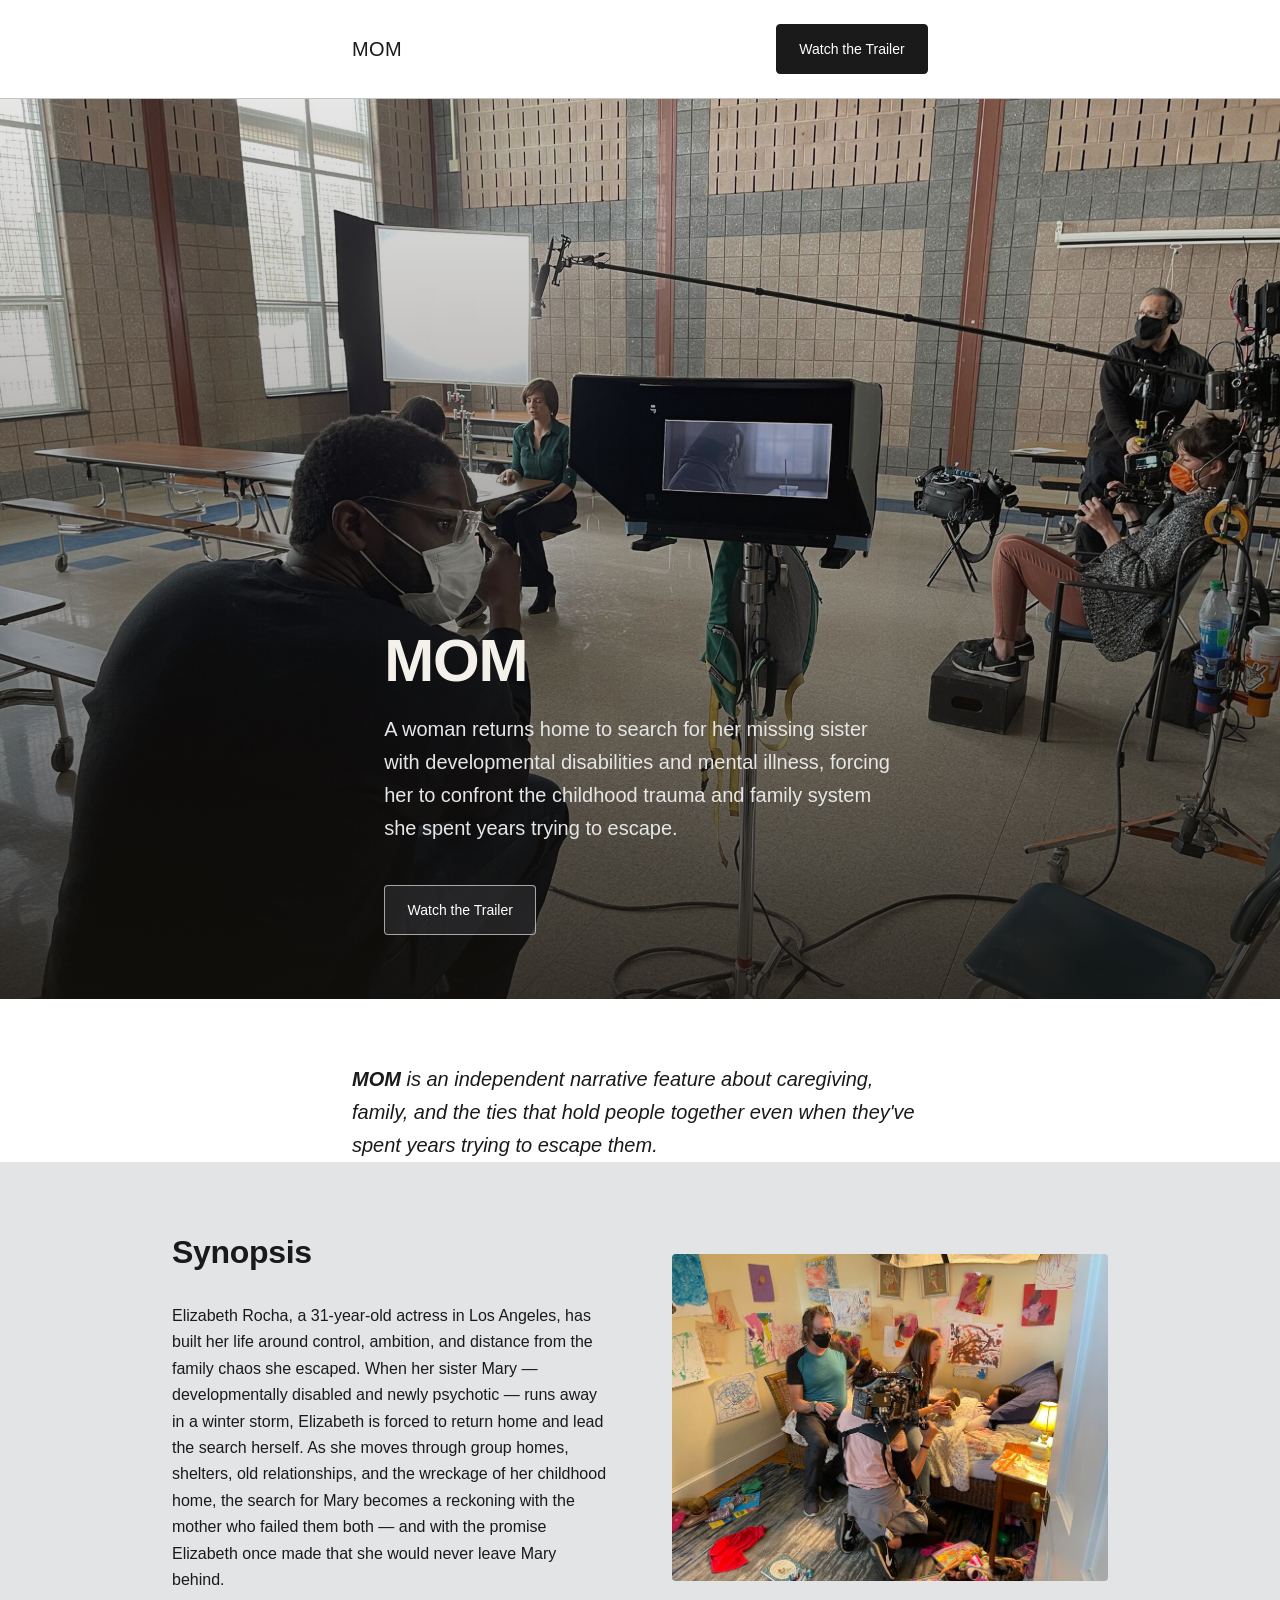
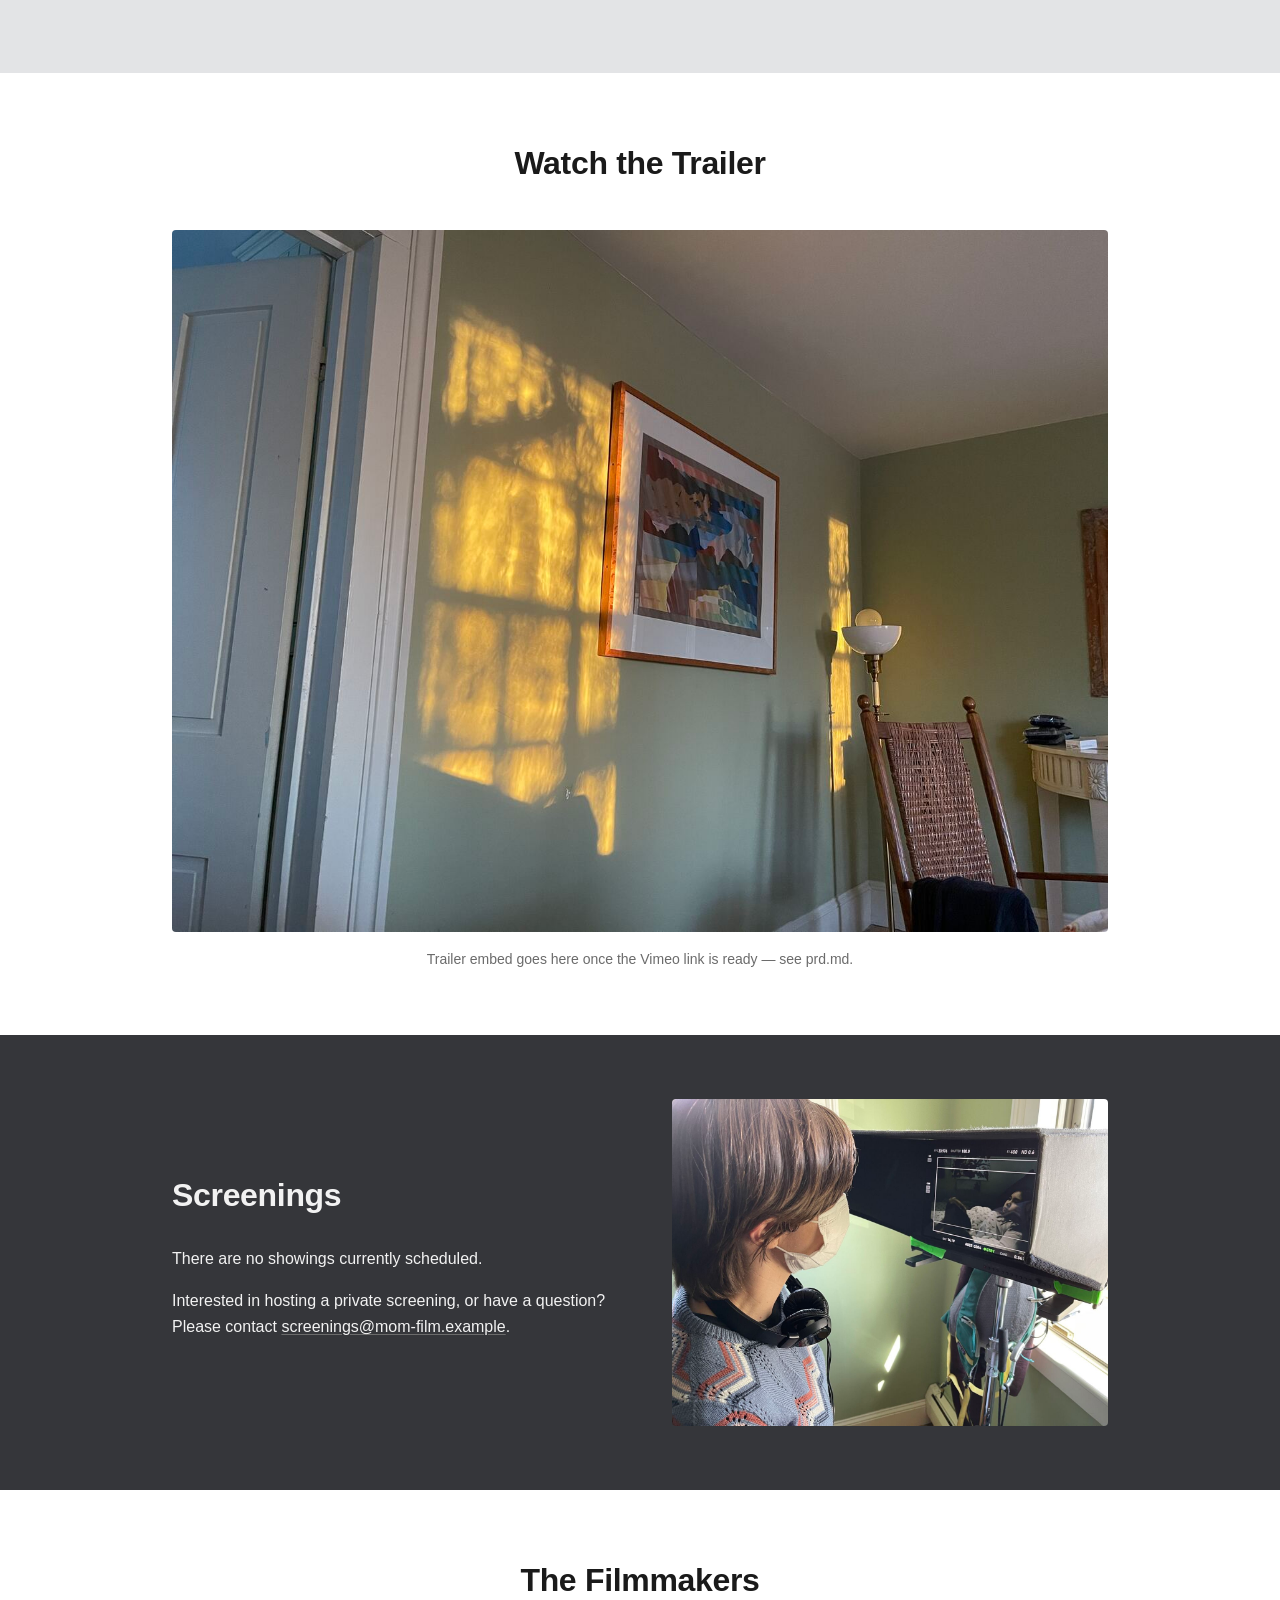
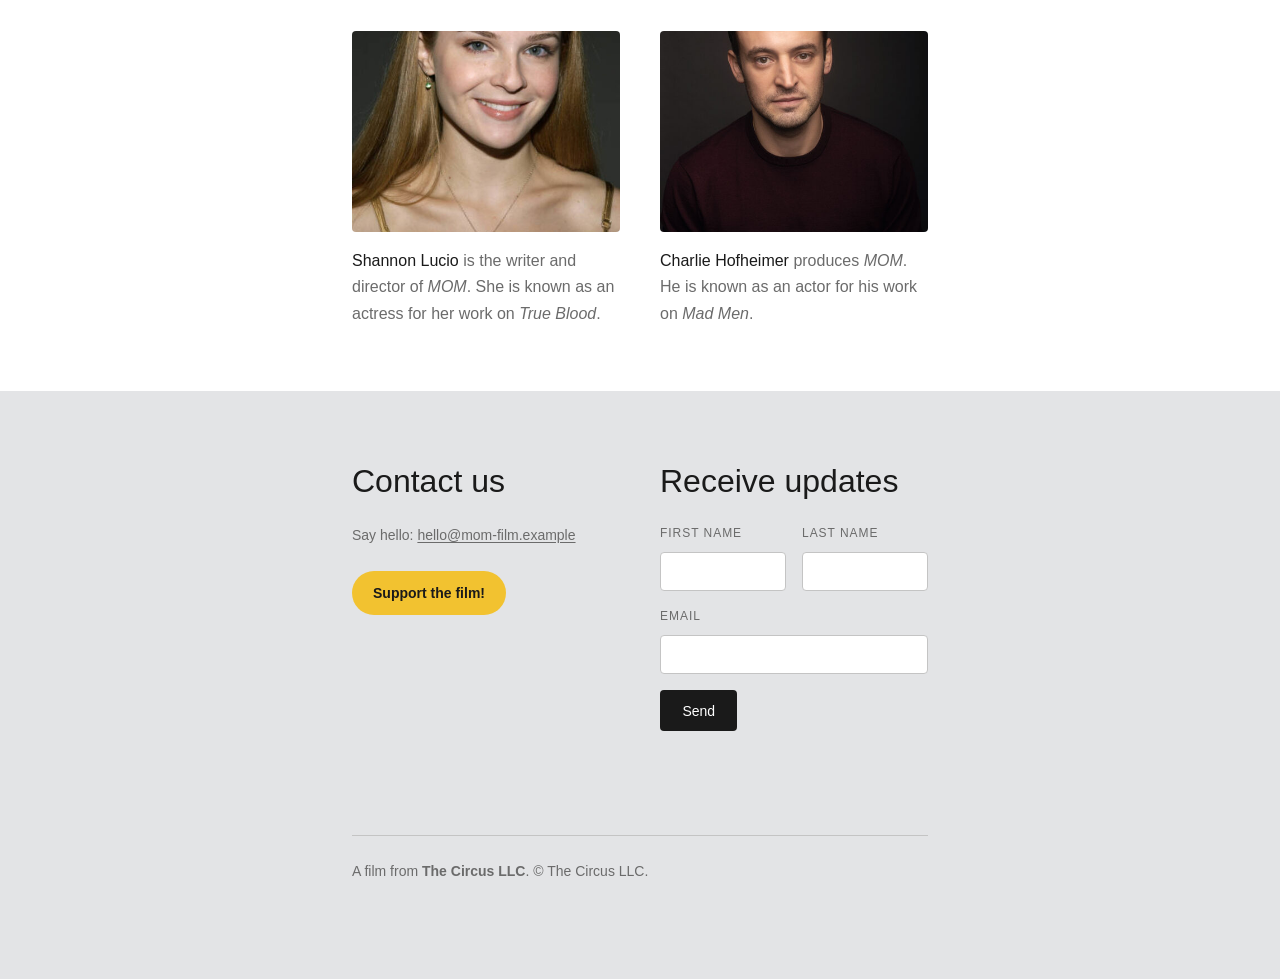
==== commit ca51b1bf: "Swap in new Shannon Lucio photo (user-provided), drop the now-inapplicable Wikimedia credit line" ====
--- a/index.html
+++ b/index.html
@@ -101,7 +101,6 @@
               is known as an actor for his work on <em>Mad Men</em>.</p>
           </div>
         </div>
-        <p class="photo-credit">Shannon Lucio photo: sean.koo, <a href="https://creativecommons.org/licenses/by-sa/2.0/" target="_blank" rel="noopener">CC BY-SA 2.0</a>, via Wikimedia Commons.</p>
       </div>
     </section>
 
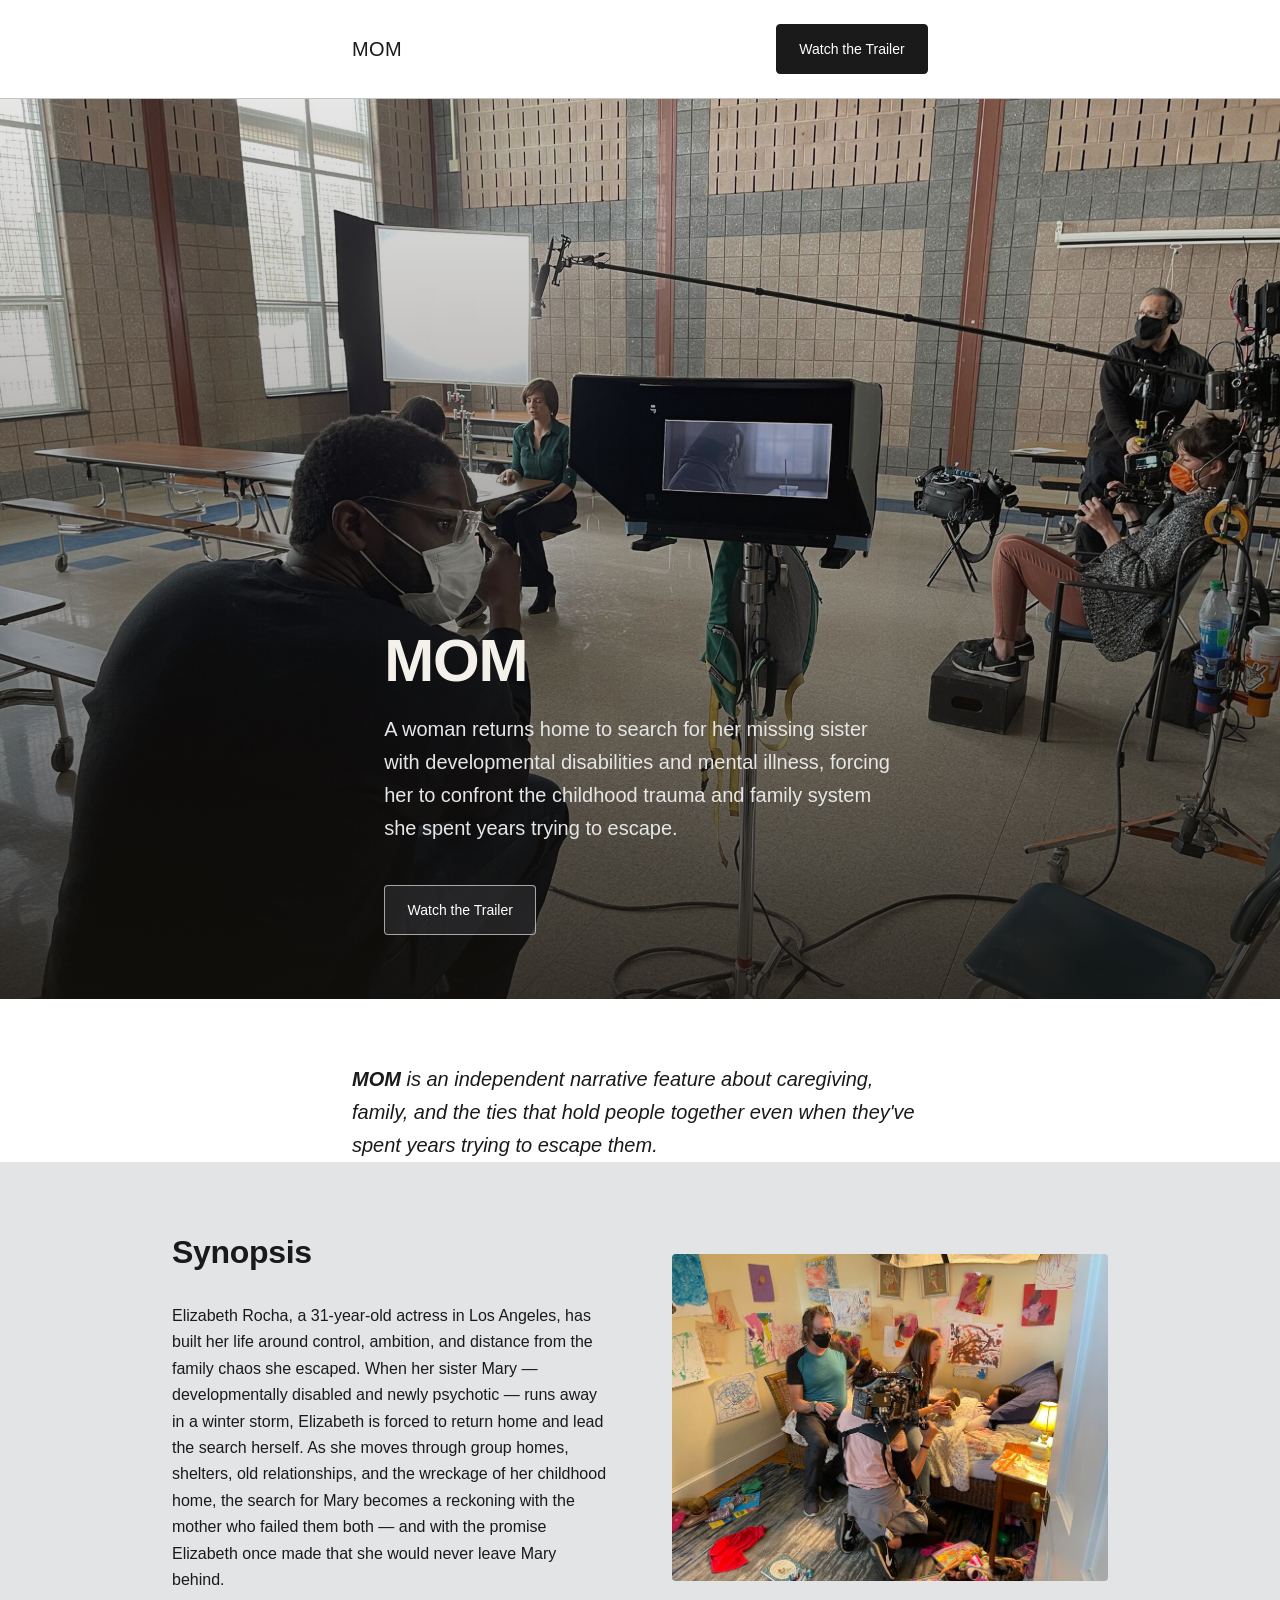
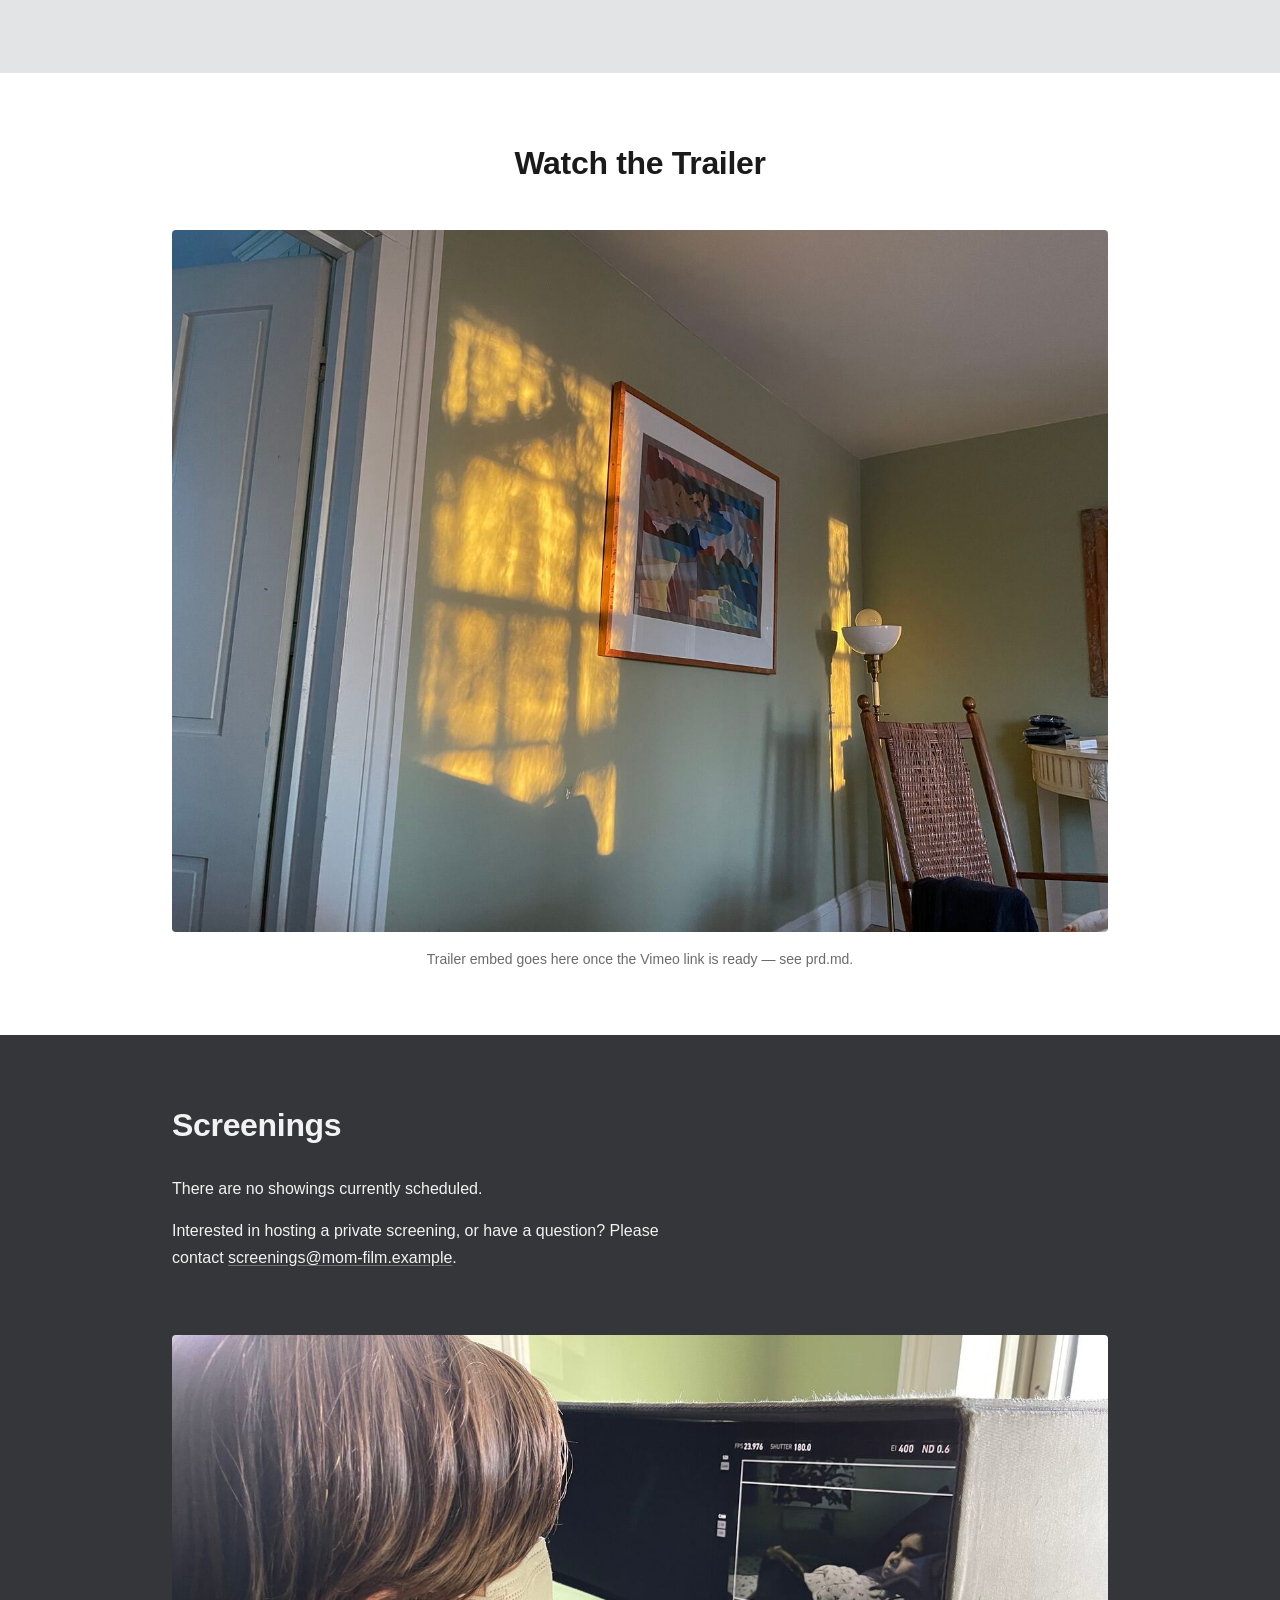
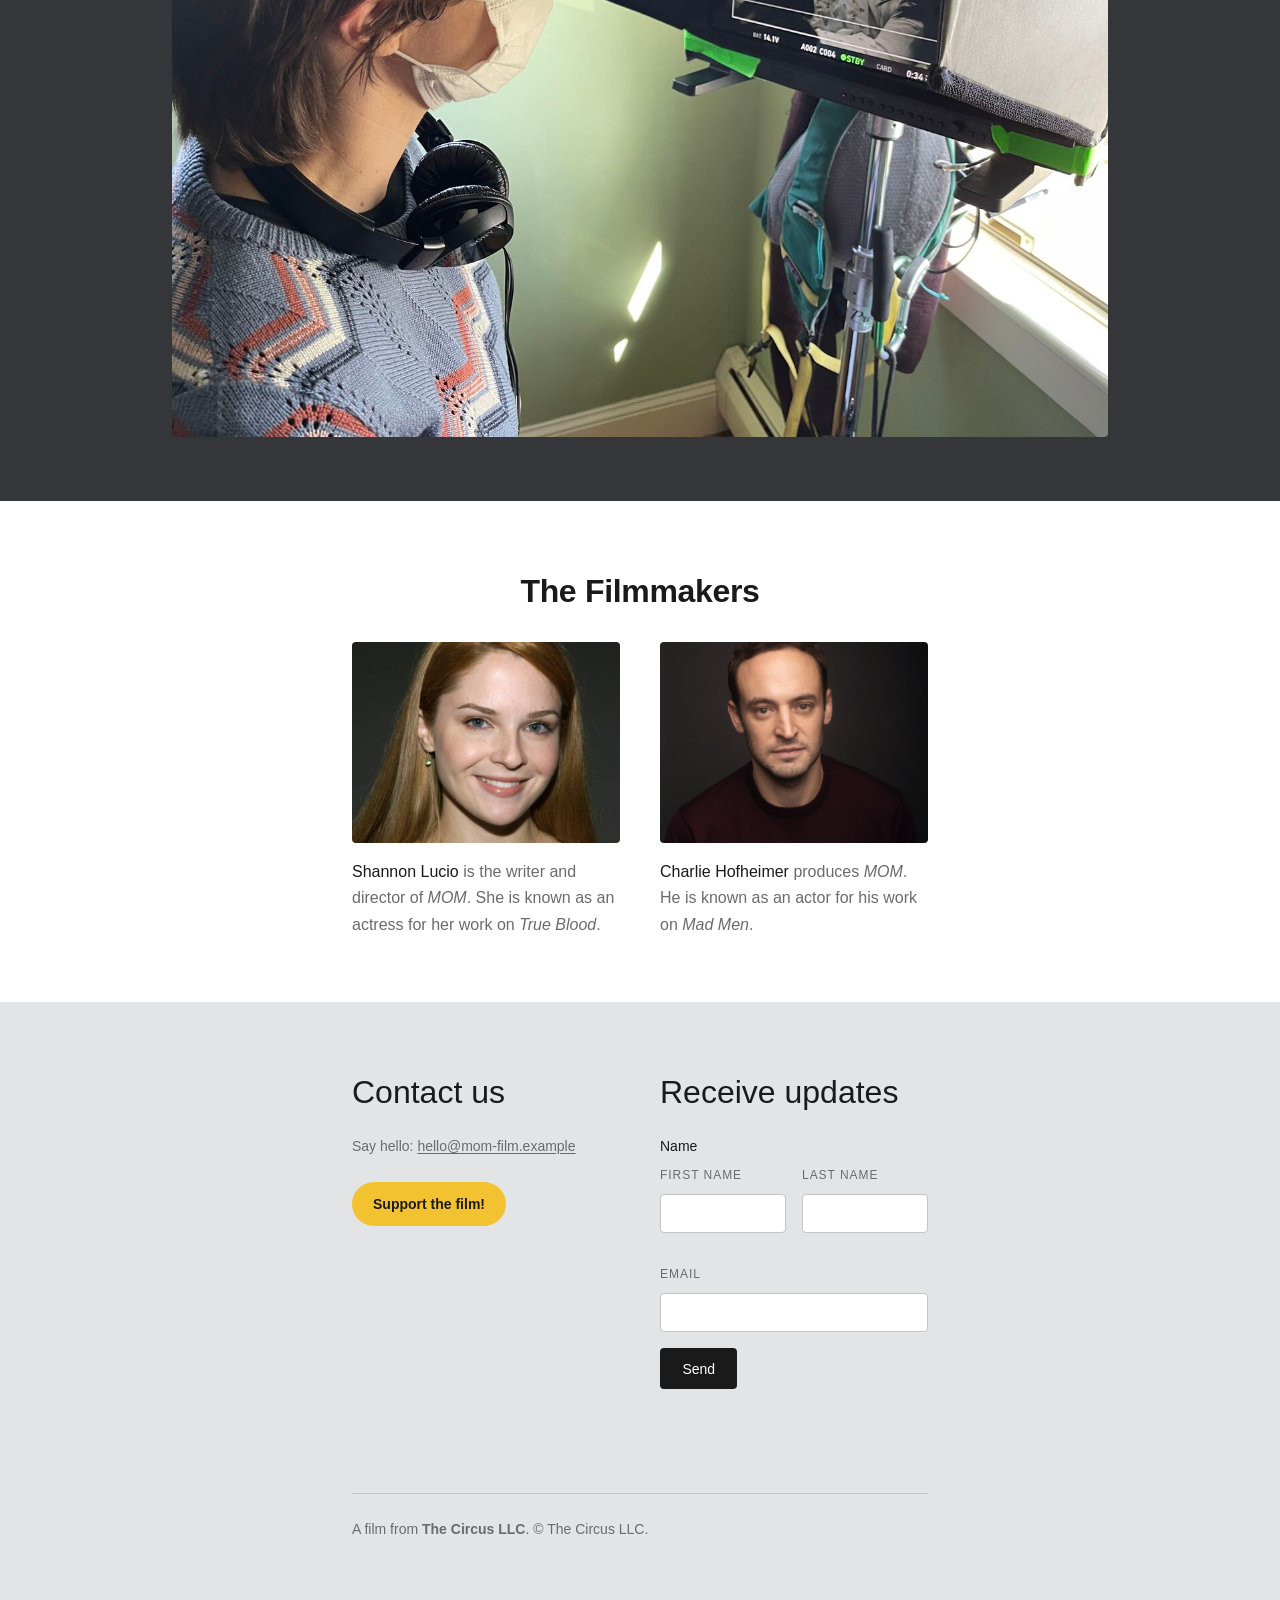
==== commit dd2826b1: "Fix real structural mismatches against the reference PDF: Screenings section was wrongly 2-column (s" ====
--- a/index.html
+++ b/index.html
@@ -71,7 +71,7 @@
     </section>
 
     <section id="screenings" class="band-dark">
-      <div class="wrap two-col">
+      <div class="wrap wrap-wide">
         <div class="body-copy">
           <h2>Screenings</h2>
           <p>There are no showings currently scheduled.</p>
@@ -79,7 +79,7 @@
             contact <a href="mailto:screenings@mom-film.example">screenings@mom-film.example</a>.
             <!-- placeholder address — swap for the real MOM screenings contact --></p>
         </div>
-        <figure class="section-photo">
+        <figure class="section-photo section-photo--wide">
           <img src="assets/img/screenings.jpg" alt="Behind the scenes on the MOM proof-of-concept short">
         </figure>
       </div>
@@ -118,14 +118,17 @@
       <div class="footer-col">
         <h2>Receive updates</h2>
         <form id="newsletter-form" novalidate>
-          <div class="field-row">
-            <div class="field">
-              <label for="nf-first">First Name</label>
-              <input id="nf-first" name="first-name" type="text" autocomplete="given-name">
-            </div>
-            <div class="field">
-              <label for="nf-last">Last Name</label>
-              <input id="nf-last" name="last-name" type="text" autocomplete="family-name">
+          <div class="field-group">
+            <span class="field-group-label">Name</span>
+            <div class="field-row">
+              <div class="field">
+                <label for="nf-first">First Name</label>
+                <input id="nf-first" name="first-name" type="text" autocomplete="given-name">
+              </div>
+              <div class="field">
+                <label for="nf-last">Last Name</label>
+                <input id="nf-last" name="last-name" type="text" autocomplete="family-name">
+              </div>
             </div>
           </div>
           <div class="field">
--- a/assets/css/styles.css
+++ b/assets/css/styles.css
@@ -238,6 +238,21 @@
   border-radius: var(--radius-md);
 }
 
+/* Wide, single-column section (text block, then a full-width photo below it —
+   e.g. Screenings) as opposed to .two-col's side-by-side pairing. */
+.wrap-wide {
+  max-width: 1000px;
+}
+
+.wrap-wide .body-copy {
+  max-width: 60ch;
+  margin-bottom: var(--space-xl);
+}
+
+.section-photo--wide {
+  max-width: none;
+}
+
 /* "Watch the Trailer" placeholder */
 
 #trailer .wrap {
@@ -281,6 +296,7 @@
   aspect-ratio: 4 / 3;
   border-radius: var(--radius-md);
   object-fit: cover;
+  object-position: center 20%;
   margin-bottom: var(--space-sm);
   display: block;
 }
@@ -348,6 +364,17 @@
 
 .footer-col p {
   margin: 0 0 var(--space-md);
+}
+
+.footer-col .field-group {
+  margin-bottom: var(--space-sm);
+}
+
+.footer-col .field-group-label {
+  display: block;
+  font-size: var(--text-small);
+  color: var(--ink);
+  margin-bottom: var(--space-xs);
 }
 
 .footer-col .field-row {
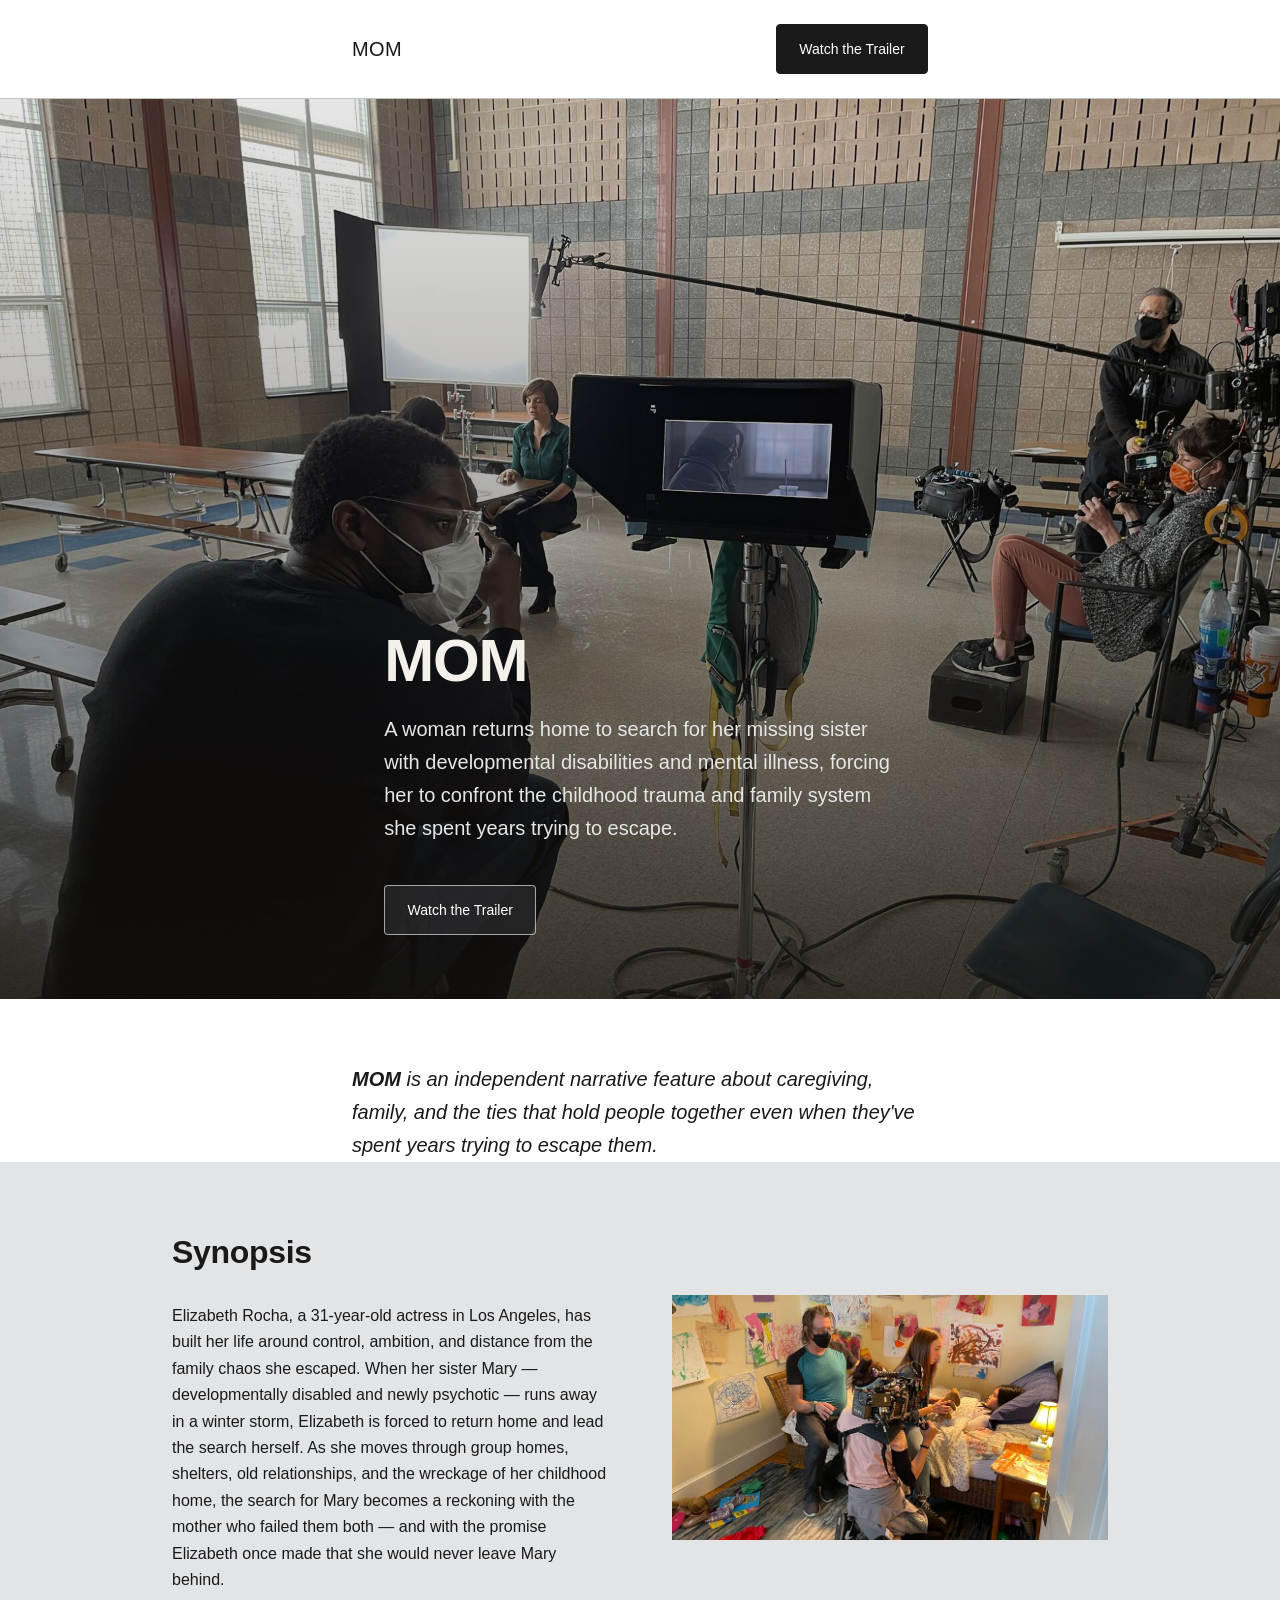
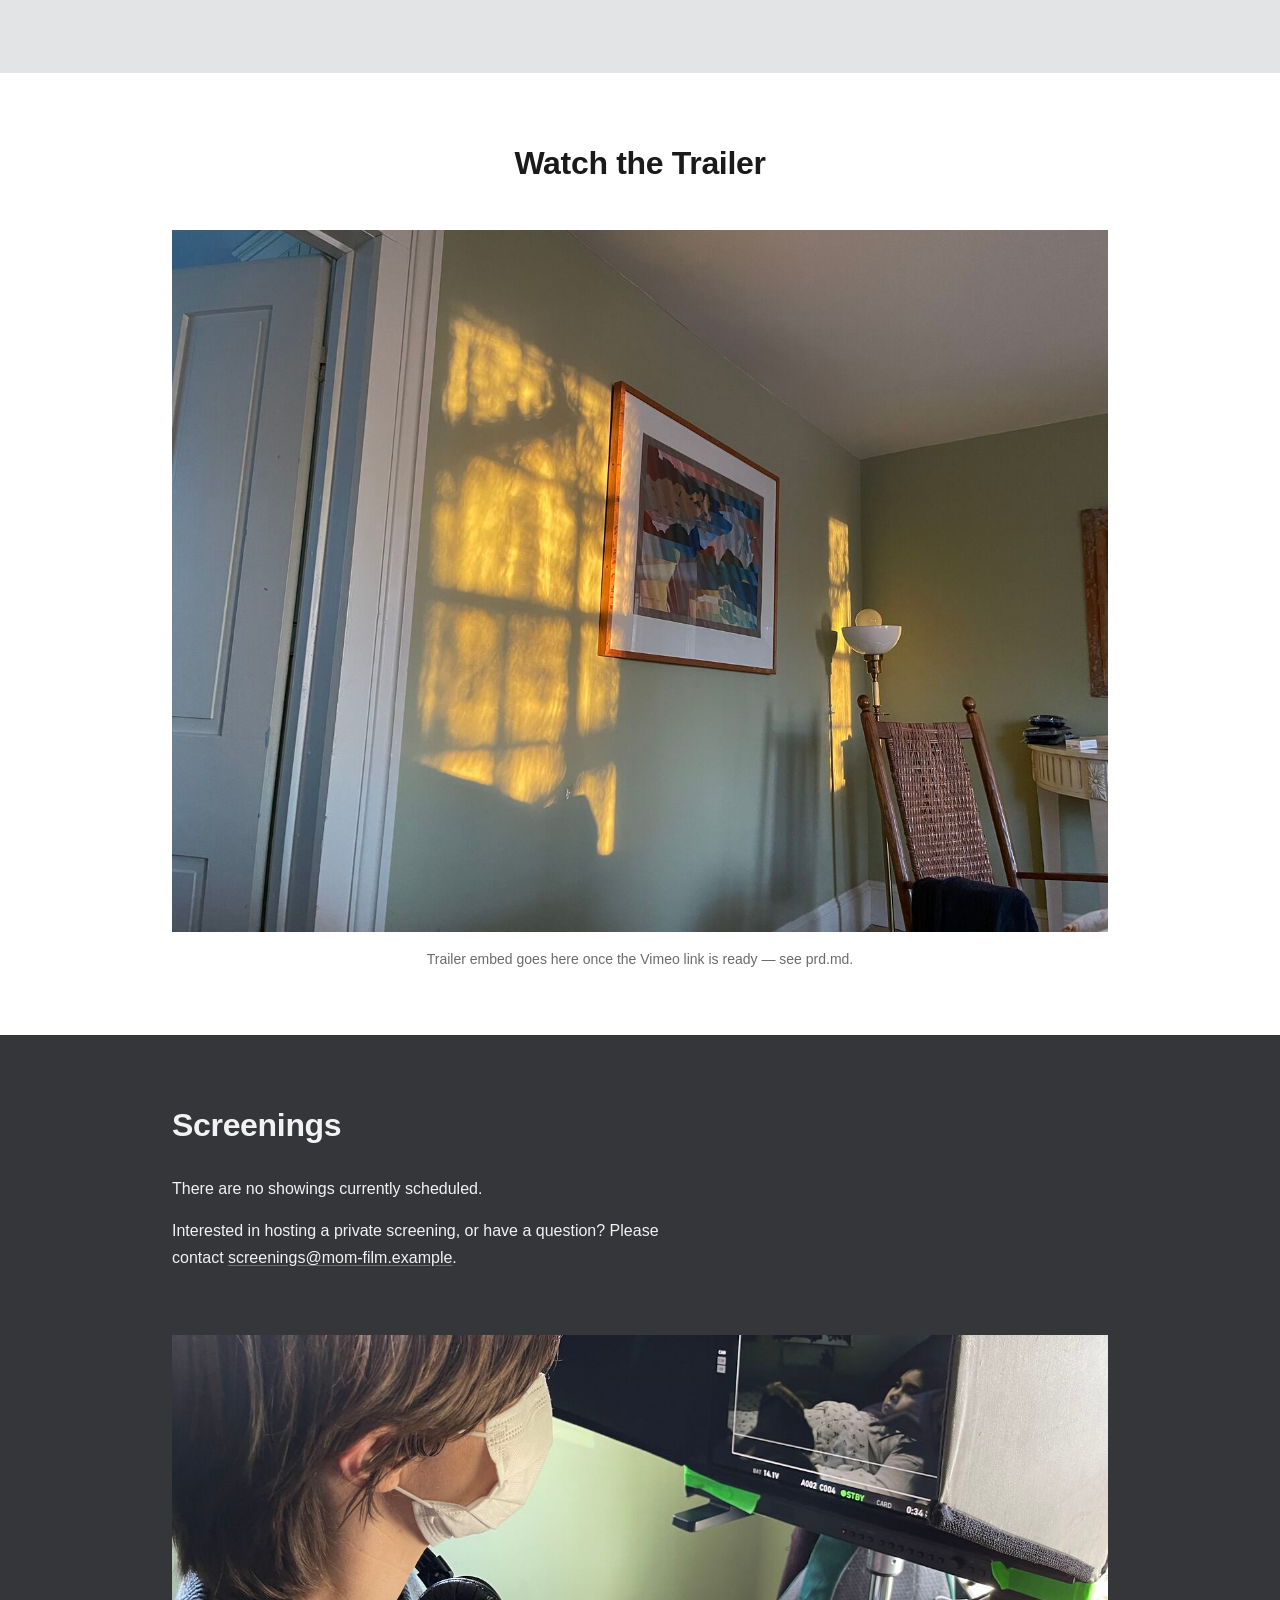
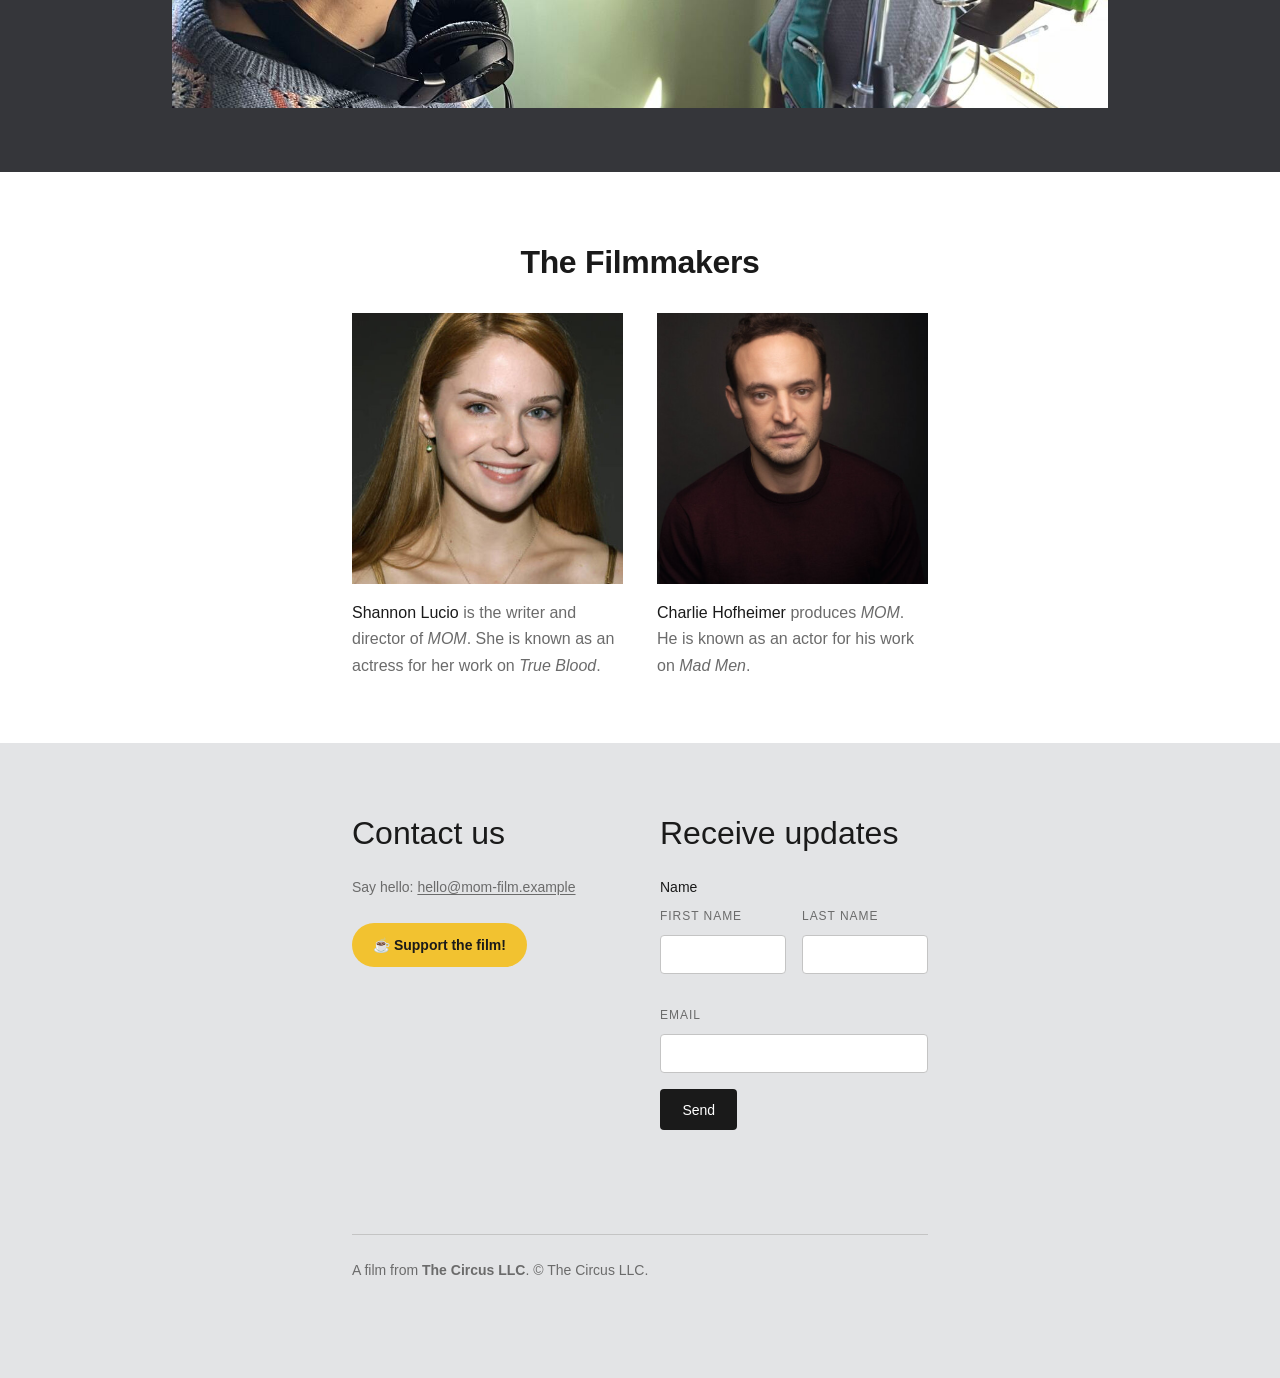
==== commit e6846053: "Add coffee-cup icon to Support the film button, matching the reference" ====
--- a/index.html
+++ b/index.html
@@ -112,7 +112,7 @@
         <h2>Contact us</h2>
         <p>Say hello: <a href="mailto:hello@mom-film.example">hello@mom-film.example</a></p>
         <!-- placeholder address — swap for the real MOM contact email -->
-        <a href="#" class="btn btn-pill">Support the film!</a>
+        <a href="#" class="btn btn-pill">☕ Support the film!</a>
         <!-- placeholder link — swap for the real support/donate destination -->
       </div>
       <div class="footer-col">
--- a/assets/css/styles.css
+++ b/assets/css/styles.css
@@ -231,11 +231,15 @@
   margin: 0;
 }
 
+/* Measured from forward.movie's live DOM (1440px viewport): the Synopsis
+   companion photo renders at 661x372 — a 1.78:1 (16:9) ratio. */
 .section-photo img {
   width: 100%;
   height: auto;
-  display: block;
-  border-radius: var(--radius-md);
+  aspect-ratio: 16 / 9;
+  object-fit: cover;
+  display: block;
+  border-radius: 0;
 }
 
 /* Wide, single-column section (text block, then a full-width photo below it —
@@ -253,6 +257,12 @@
   max-width: none;
 }
 
+/* Measured from forward.movie's live DOM: the Screenings photo renders at
+   982x391 — a 2.51:1 wide letterbox ratio. */
+.section-photo--wide img {
+  aspect-ratio: 2.51 / 1;
+}
+
 /* "Watch the Trailer" placeholder */
 
 #trailer .wrap {
@@ -267,7 +277,7 @@
   width: 100%;
   height: auto;
   display: block;
-  border-radius: var(--radius-md);
+  border-radius: 0;
 }
 
 .video-placeholder figcaption {
@@ -279,9 +289,10 @@
 
 /* Filmmakers */
 
+/* Gap measured from forward.movie's live DOM: 34px between columns at 1440px. */
 .filmmakers-grid {
   display: grid;
-  gap: var(--space-lg);
+  gap: 34px;
   grid-template-columns: 1fr;
 }
 
@@ -291,10 +302,12 @@
   }
 }
 
+/* Measured from forward.movie's live DOM (1440px viewport): headshots render
+   at exactly 414x414 — a perfect 1:1 square — with border-radius: 0. */
 .filmmaker-photo {
   width: 100%;
-  aspect-ratio: 4 / 3;
-  border-radius: var(--radius-md);
+  aspect-ratio: 1 / 1;
+  border-radius: 0;
   object-fit: cover;
   object-position: center 20%;
   margin-bottom: var(--space-sm);
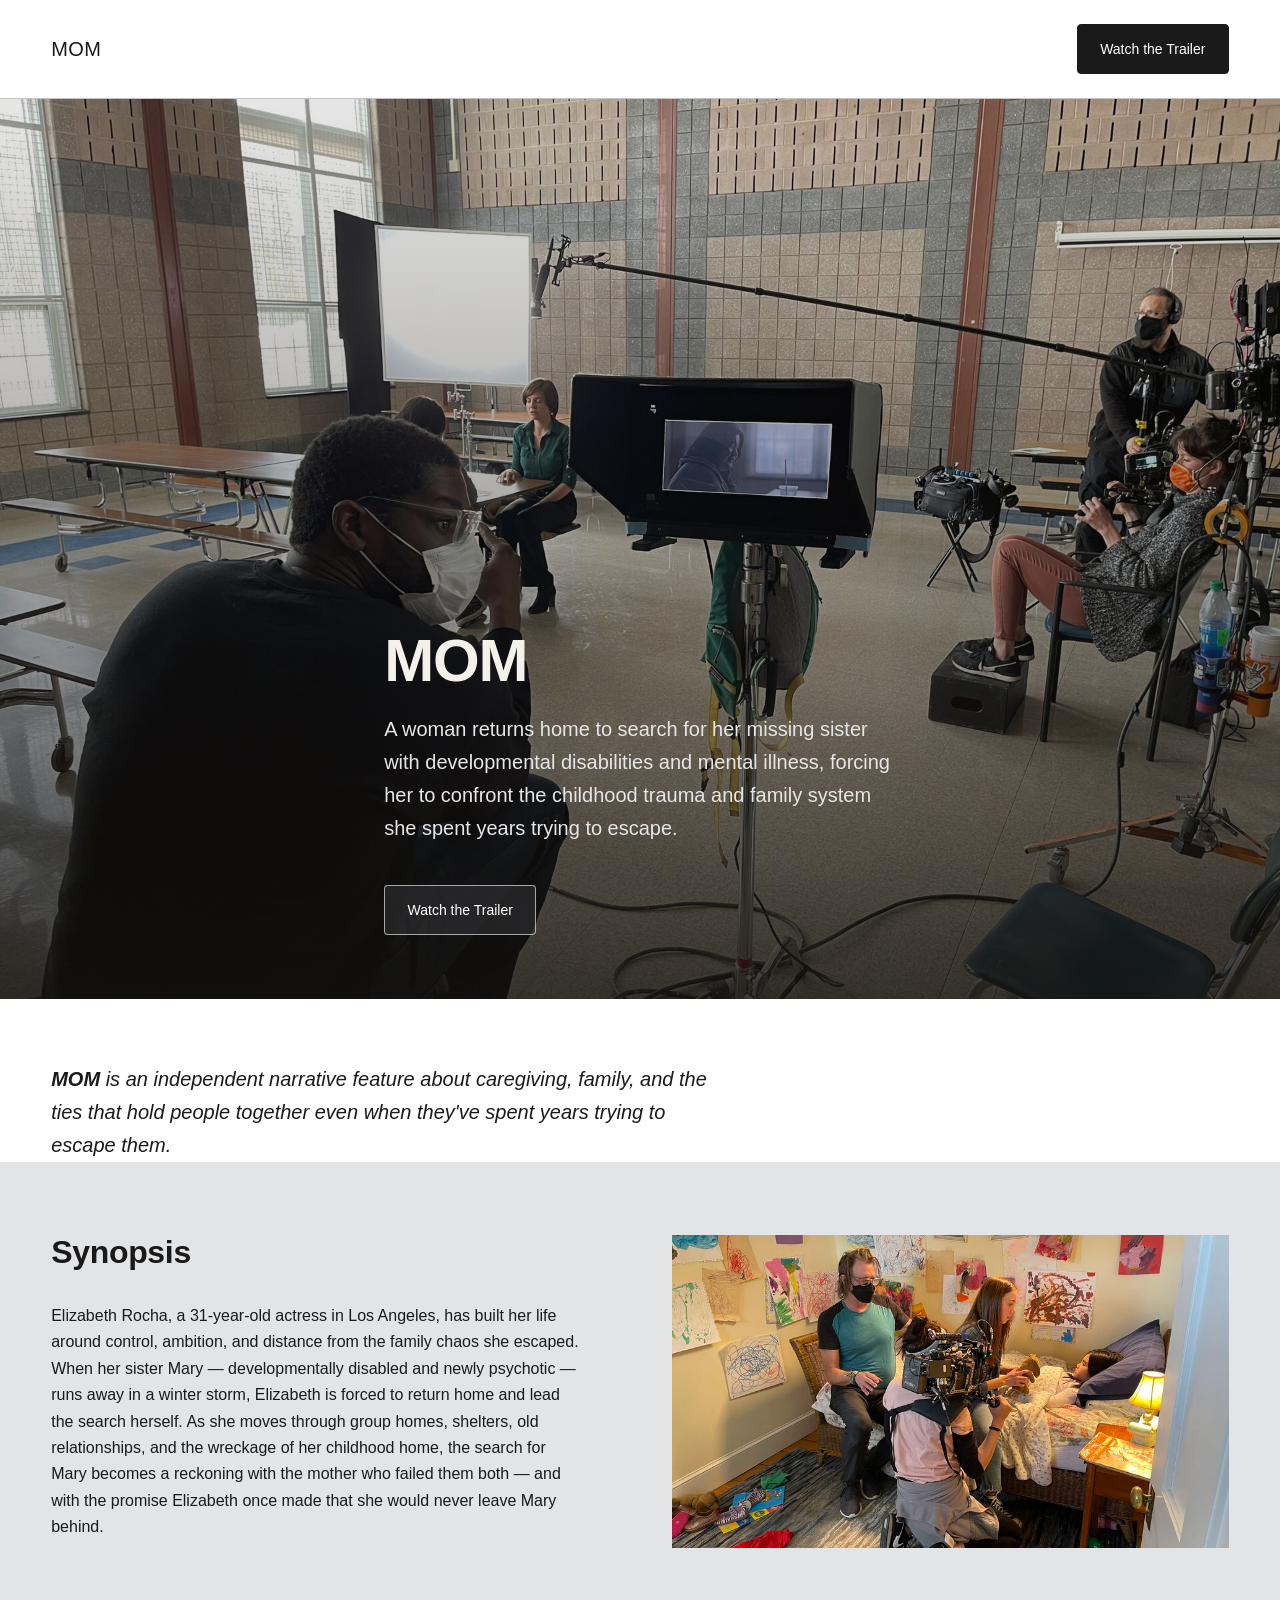
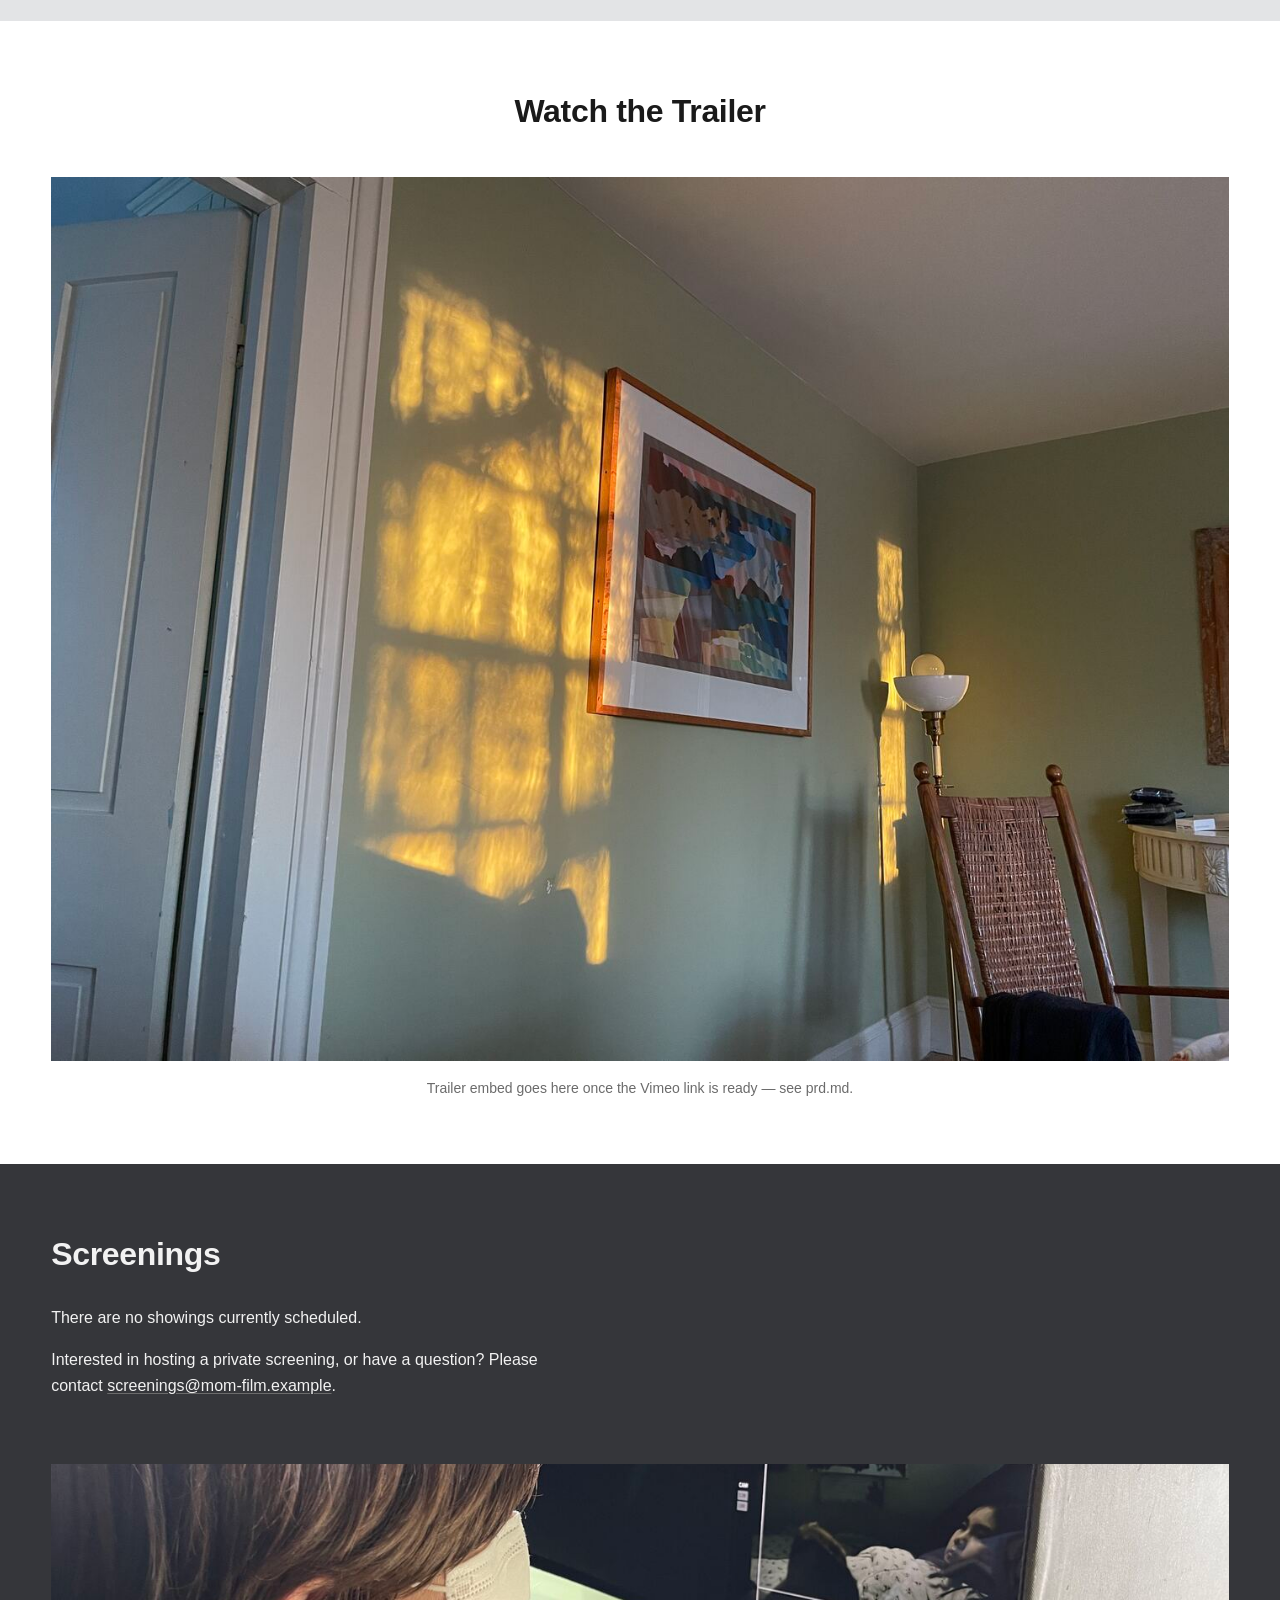
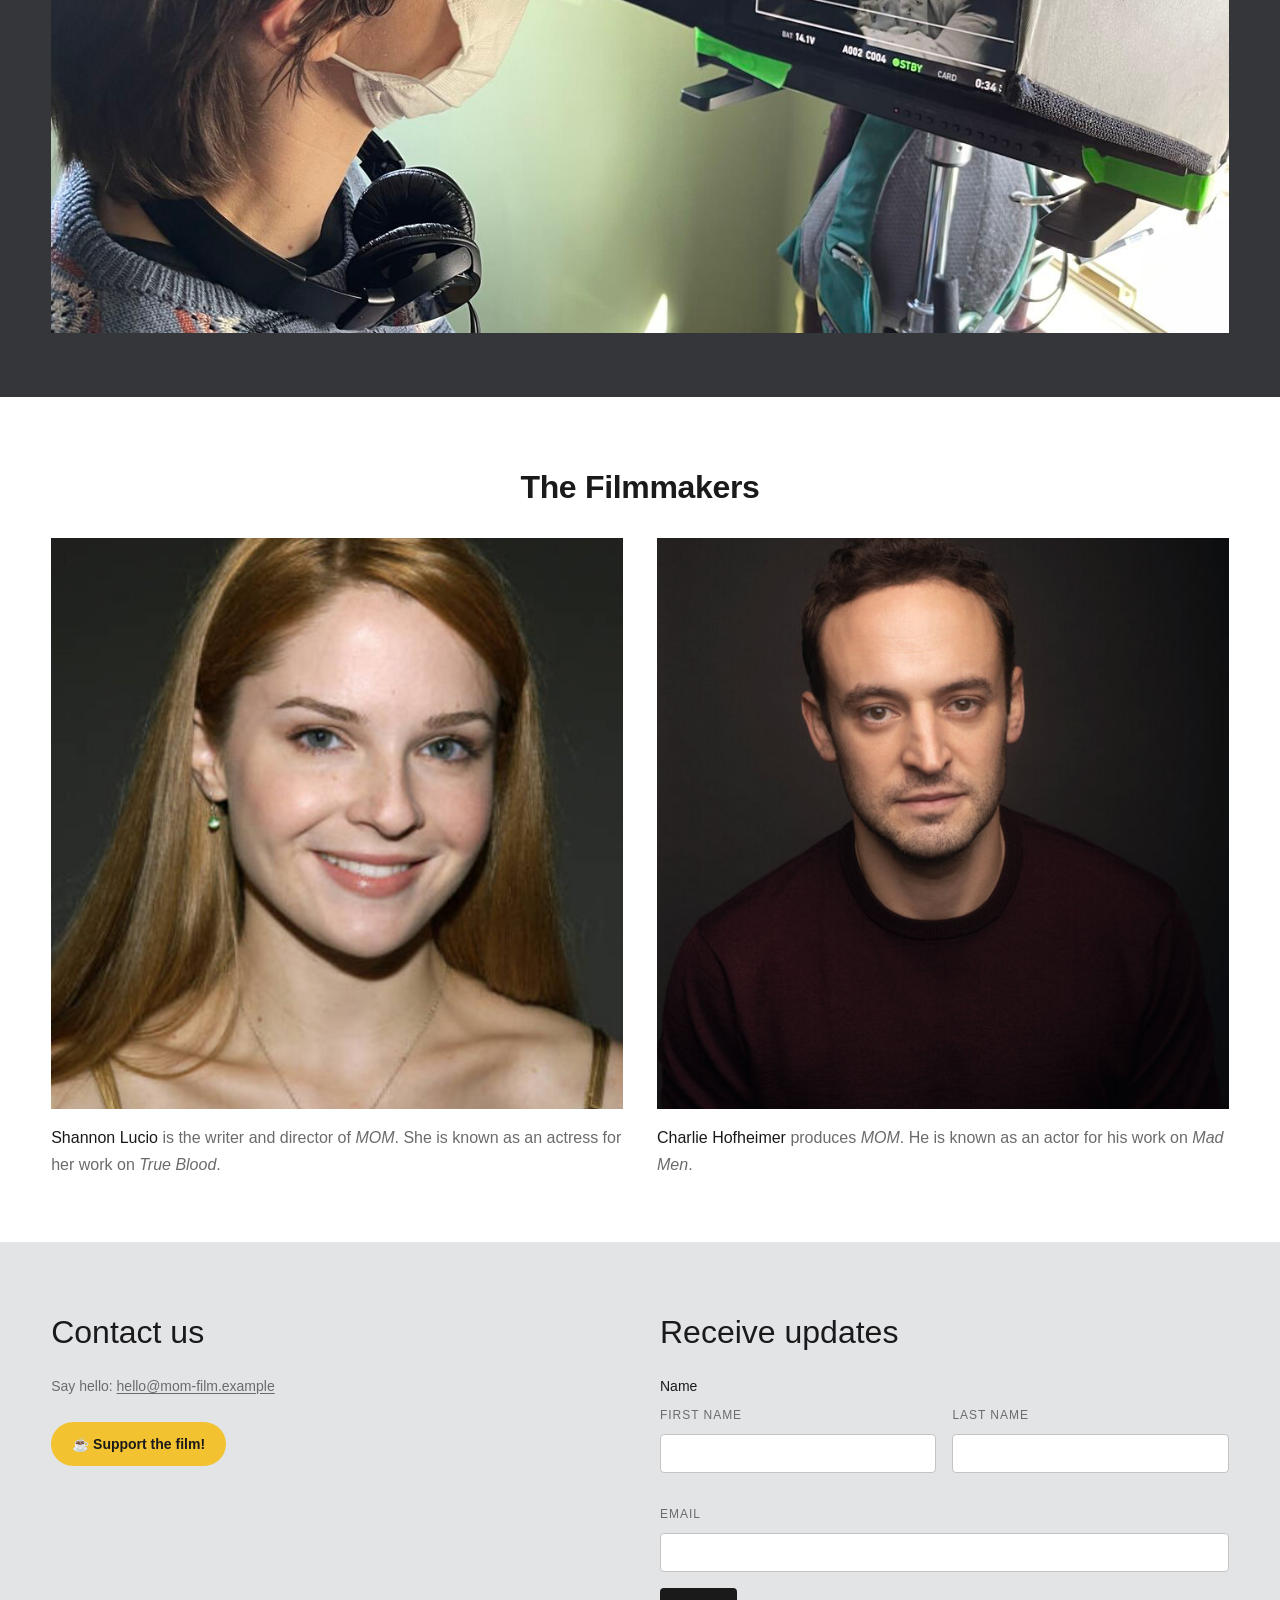
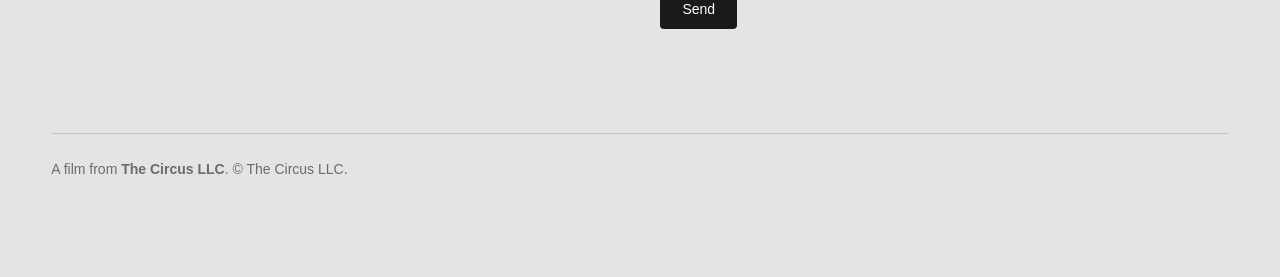
==== commit 36cd3c2c: "Replace static CSS clamp() for side padding with a JS interpolation table (assets/js/layout.js), mat" ====
--- a/index.html
+++ b/index.html
@@ -7,6 +7,7 @@
   <meta name="description" content="MOM is an independent narrative feature about a woman who returns home to search for her missing sister, and the family she spent years trying to escape.">
   <link rel="stylesheet" href="assets/css/tokens.css">
   <link rel="stylesheet" href="assets/css/styles.css">
+  <script src="assets/js/layout.js"></script>
 </head>
 <body>
 
--- a/assets/css/tokens.css
+++ b/assets/css/tokens.css
@@ -45,8 +45,11 @@
   --space-xl: 64px;
   --space-2xl: 96px;
 
-  --content-max: 640px;
-  --page-x: clamp(20px, 5vw, 32px);
+  /* Measured from forward.movie's live DOM: content width is 1310px at a
+     1440px viewport and 1400px at 1900px — a wide container whose side
+     padding grows with the window, not a fixed narrow column. */
+  --content-max: 1400px;
+  --page-x: clamp(24px, 8vw, 240px);
 
   /* Shape */
   --radius-sm: 4px;
--- a/assets/css/styles.css
+++ b/assets/css/styles.css
@@ -43,7 +43,10 @@
 .wrap {
   max-width: var(--content-max);
   margin: 0 auto;
-  padding: 0 var(--page-x);
+  /* --page-x-live is set by assets/js/layout.js on load/resize, interpolated
+     from real measured breakpoints; --page-x is the static CSS fallback for
+     no-JS/first-paint-before-script-runs. */
+  padding: 0 var(--page-x-live, var(--page-x));
 }
 
 /* Header */
@@ -214,7 +217,7 @@
 /* Two-column sections (text + photo), wider than the default .wrap */
 
 .two-col {
-  max-width: 1000px;
+  max-width: var(--content-max);
   display: grid;
   gap: var(--space-xl);
   grid-template-columns: 1fr;
@@ -245,7 +248,7 @@
 /* Wide, single-column section (text block, then a full-width photo below it —
    e.g. Screenings) as opposed to .two-col's side-by-side pairing. */
 .wrap-wide {
-  max-width: 1000px;
+  max-width: var(--content-max);
 }
 
 .wrap-wide .body-copy {
@@ -266,7 +269,7 @@
 /* "Watch the Trailer" placeholder */
 
 #trailer .wrap {
-  max-width: 1000px;
+  max-width: var(--content-max);
 }
 
 .video-placeholder {
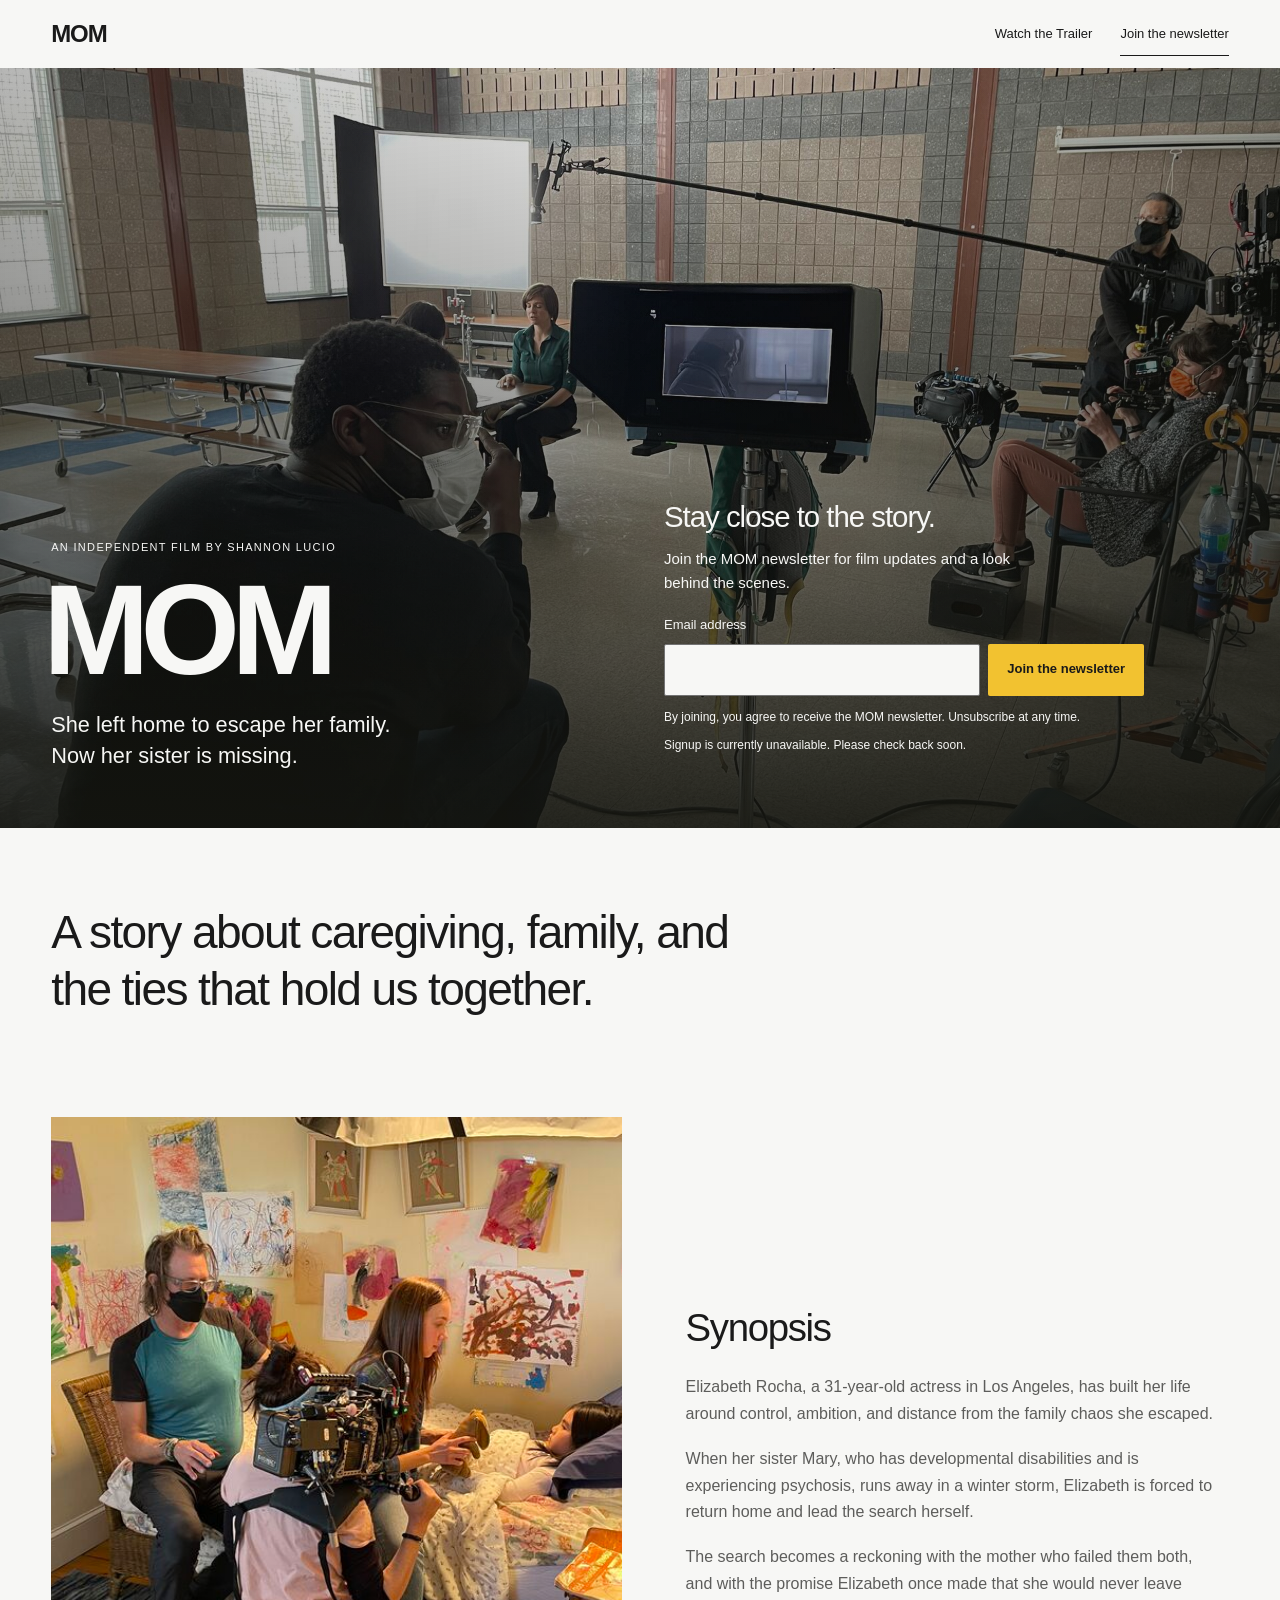
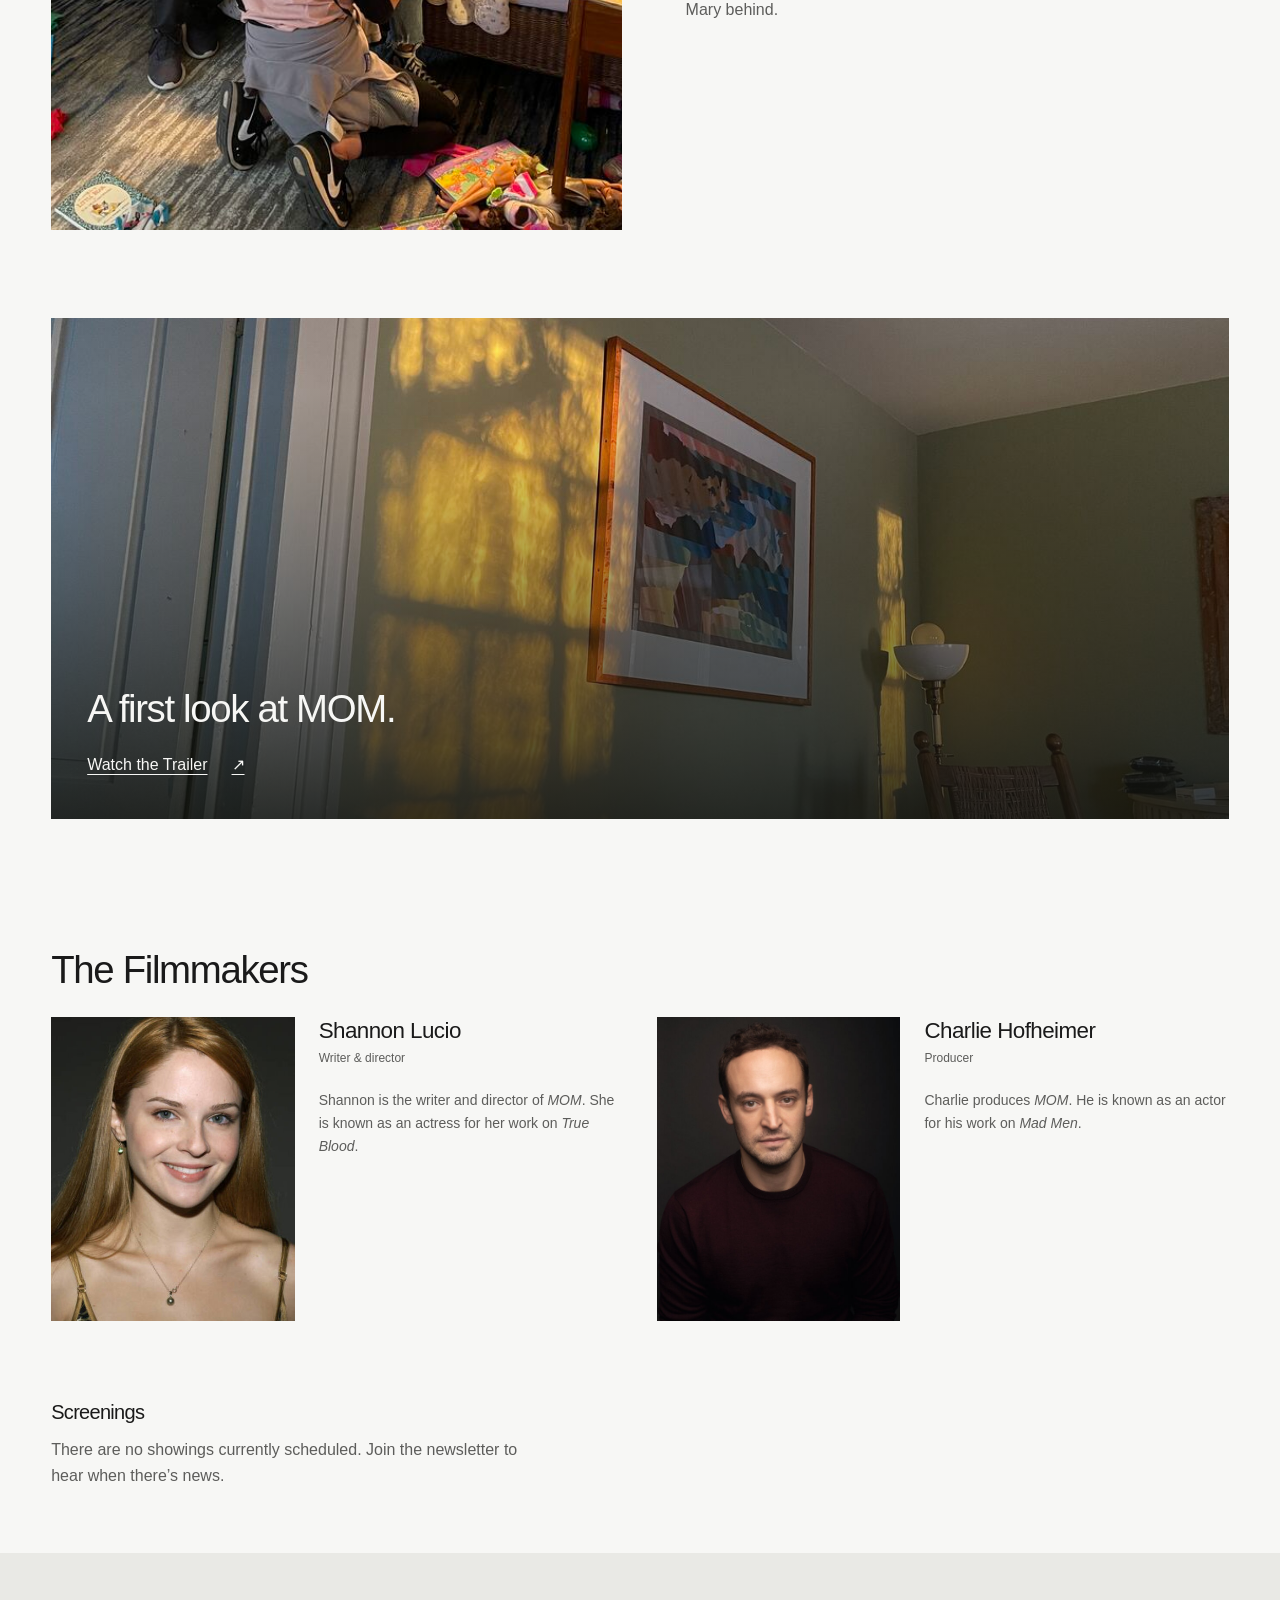
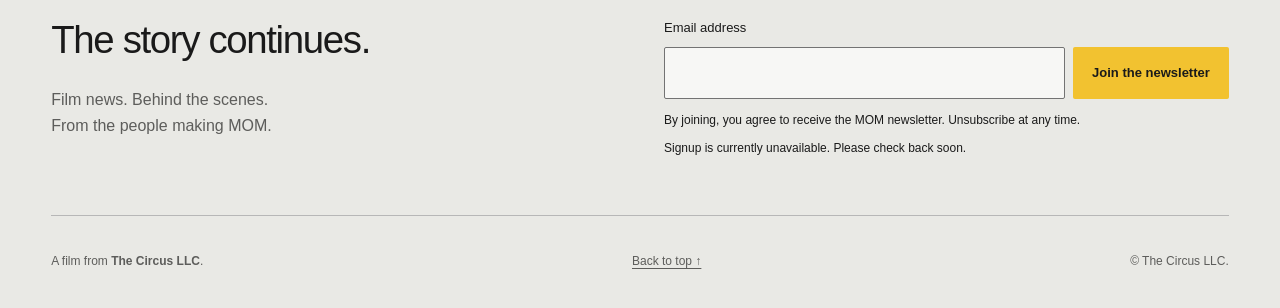
==== commit 98ec5db7: "Redesign MOM site around newsletter signup" ====
--- a/index.html
+++ b/index.html
@@ -5,151 +5,97 @@
   <meta name="viewport" content="width=device-width, initial-scale=1">
   <title>MOM — a film</title>
   <meta name="description" content="MOM is an independent narrative feature about a woman who returns home to search for her missing sister, and the family she spent years trying to escape.">
+  <meta name="theme-color" content="#f7f7f5">
   <link rel="stylesheet" href="assets/css/tokens.css">
   <link rel="stylesheet" href="assets/css/styles.css">
   <script src="assets/js/layout.js"></script>
+  <script src="assets/js/signup-config.js" defer></script>
+  <script src="assets/js/forms.js" defer></script>
+  <script src="assets/js/motion.js" defer></script>
 </head>
 <body>
-
+  <a class="skip-link" href="#main">Skip to content</a>
   <header class="site-header">
     <div class="wrap">
-      <a class="wordmark" href="/">MOM</a>
-      <nav>
-        <a href="watch/" class="btn btn-primary">Watch the Trailer</a>
+      <a class="wordmark" href="./" translate="no">MOM</a>
+      <nav aria-label="Main navigation">
+        <a href="watch/">Watch the Trailer</a>
+        <a href="#newsletter" class="nav-signup">Join the newsletter</a>
       </nav>
     </div>
   </header>
-
-  <main>
-
-    <section class="hero" style="border-top:none;">
+  <main id="main">
+    <section class="hero" aria-labelledby="film-title">
+      <div class="hero-visual" aria-hidden="true"><img src="assets/img/hero-bts.jpg" alt="" width="1920" height="1440" fetchpriority="high"></div>
       <div class="wrap hero-inner">
-        <h1>MOM</h1>
-        <p class="lead">A woman returns home to search for her missing sister with
-          developmental disabilities and mental illness, forcing her to confront the
-          childhood trauma and family system she spent years trying to escape.</p>
-        <div class="cta-row">
-          <a href="watch/" class="btn btn-primary">Watch the Trailer</a>
+        <div class="hero-copy">
+          <p class="eyebrow">An independent film by Shannon Lucio</p>
+          <h1 id="film-title" translate="no">MOM</h1>
+          <p class="lead">She left home to escape her family.<br>Now her sister is missing.</p>
+        </div>
+        <div class="hero-signup" id="newsletter">
+          <h2>Stay close to the story.</h2>
+          <p>Join the MOM newsletter for film updates and a look behind the scenes.</p>
+          <form id="hero-newsletter-form" class="newsletter-form" data-newsletter novalidate>
+            <label for="hero-email">Email address</label>
+            <div class="signup-row">
+              <input id="hero-email" name="email" type="email" autocomplete="email" inputmode="email" spellcheck="false" required aria-describedby="hero-consent hero-status">
+              <button type="submit" class="btn btn-primary" disabled>Join the newsletter</button>
+            </div>
+            <p class="consent" id="hero-consent">By joining, you agree to receive the MOM newsletter. Unsubscribe at any time.</p>
+            <p class="form-status" id="hero-status" role="status" aria-live="polite">Signup is currently unavailable. Please check back soon.</p>
+          </form>
         </div>
       </div>
     </section>
-
-    <section id="blurb" style="border-top:none;">
-      <div class="wrap">
-        <p class="blurb-text"><em><strong>MOM</strong> is an independent narrative feature
-          about caregiving, family, and the ties that hold people together even when
-          they've spent years trying to escape them.</em></p>
-      </div>
-    </section>
-
-    <section id="synopsis" class="band-alt">
+    <section id="blurb"><div class="wrap"><p class="blurb-text">A story about caregiving, family, and the ties that hold us together.</p></div></section>
+    <section id="synopsis">
       <div class="wrap two-col">
+        <figure class="section-photo"><img src="assets/img/synopsis.jpg" alt="Behind the scenes on the MOM proof-of-concept short" width="900" height="675" loading="lazy"></figure>
         <div class="body-copy">
           <h2>Synopsis</h2>
-          <p>Elizabeth Rocha, a 31-year-old actress in Los Angeles, has built her life
-            around control, ambition, and distance from the family chaos she escaped.
-            When her sister Mary — developmentally disabled and newly psychotic — runs
-            away in a winter storm, Elizabeth is forced to return home and lead the
-            search herself. As she moves through group homes, shelters, old
-            relationships, and the wreckage of her childhood home, the search for Mary
-            becomes a reckoning with the mother who failed them both — and with the
-            promise Elizabeth once made that she would never leave Mary behind.</p>
-        </div>
-        <figure class="section-photo">
-          <img src="assets/img/synopsis.jpg" alt="Behind the scenes on the MOM proof-of-concept short">
-        </figure>
-      </div>
-    </section>
-
-    <section id="trailer">
-      <div class="wrap">
-        <h2 class="text-center">Watch the Trailer</h2>
-        <figure class="video-placeholder">
-          <img src="assets/img/watch-section.jpg" alt="MOM production still, standing in for the trailer embed">
-          <figcaption>Trailer embed goes here once the Vimeo link is ready — see prd.md.</figcaption>
-        </figure>
-      </div>
-    </section>
-
-    <section id="screenings" class="band-dark">
-      <div class="wrap wrap-wide">
-        <div class="body-copy">
-          <h2>Screenings</h2>
-          <p>There are no showings currently scheduled.</p>
-          <p>Interested in hosting a private screening, or have a question? Please
-            contact <a href="mailto:screenings@mom-film.example">screenings@mom-film.example</a>.
-            <!-- placeholder address — swap for the real MOM screenings contact --></p>
-        </div>
-        <figure class="section-photo section-photo--wide">
-          <img src="assets/img/screenings.jpg" alt="Behind the scenes on the MOM proof-of-concept short">
-        </figure>
-      </div>
-    </section>
-
-    <section id="filmmakers">
-      <div class="wrap">
-        <h2 class="text-center">The Filmmakers</h2>
-        <div class="filmmakers-grid">
-          <div class="filmmaker">
-            <img class="filmmaker-photo" src="assets/img/shannon-lucio.jpg" alt="Shannon Lucio">
-            <p class="bio"><strong>Shannon Lucio</strong> is the writer and director of
-              <em>MOM</em>. She is known as an actress for her work on <em>True
-              Blood</em>.</p>
-          </div>
-          <div class="filmmaker">
-            <img class="filmmaker-photo" src="assets/img/charlie-hofheimer.jpg" alt="Charlie Hofheimer">
-            <p class="bio"><strong>Charlie Hofheimer</strong> produces <em>MOM</em>. He
-              is known as an actor for his work on <em>Mad Men</em>.</p>
-          </div>
+          <p>Elizabeth Rocha, a 31-year-old actress in Los Angeles, has built her life around control, ambition, and distance from the family chaos she escaped.</p>
+          <p>When her sister Mary, who has developmental disabilities and is experiencing psychosis, runs away in a winter storm, Elizabeth is forced to return home and lead the search herself.</p>
+          <p>The search becomes a reckoning with the mother who failed them both, and with the promise Elizabeth once made that she would never leave Mary behind.</p>
         </div>
       </div>
     </section>
-
+    <section id="trailer"><div class="wrap"><div class="trailer-scene">
+      <img src="assets/img/watch-section.jpg" alt="MOM production still, standing in for the trailer embed" width="1400" height="1050" loading="lazy">
+      <div class="trailer-copy"><h2>A first look at MOM.</h2><a href="watch/" class="text-link">Watch the Trailer <span aria-hidden="true">↗</span></a></div>
+    </div></div></section>
+    <section id="filmmakers"><div class="wrap">
+      <h2>The Filmmakers</h2>
+      <div class="filmmakers-grid">
+        <article class="filmmaker">
+          <img class="filmmaker-photo" src="assets/img/shannon-lucio.jpg" alt="Shannon Lucio" width="444" height="700" loading="lazy">
+          <div><h3>Shannon Lucio</h3><p class="role">Writer &amp; director</p><p class="bio">Shannon is the writer and director of <em>MOM</em>. She is known as an actress for her work on <em>True Blood</em>.</p></div>
+        </article>
+        <article class="filmmaker">
+          <img class="filmmaker-photo" src="assets/img/charlie-hofheimer.jpg" alt="Charlie Hofheimer" width="560" height="700" loading="lazy">
+          <div><h3>Charlie Hofheimer</h3><p class="role">Producer</p><p class="bio">Charlie produces <em>MOM</em>. He is known as an actor for his work on <em>Mad Men</em>.</p></div>
+        </article>
+      </div>
+    </div></section>
+    <section id="screenings"><div class="wrap screenings-inner"><h2>Screenings</h2><p>There are no showings currently scheduled. Join the newsletter to hear when there’s news.</p></div></section>
   </main>
-
-  <footer class="site-footer band-alt">
-    <div class="wrap footer-grid">
-      <div class="footer-col">
-        <h2>Contact us</h2>
-        <p>Say hello: <a href="mailto:hello@mom-film.example">hello@mom-film.example</a></p>
-        <!-- placeholder address — swap for the real MOM contact email -->
-        <a href="#" class="btn btn-pill">☕ Support the film!</a>
-        <!-- placeholder link — swap for the real support/donate destination -->
-      </div>
-      <div class="footer-col">
-        <h2>Receive updates</h2>
-        <form id="newsletter-form" novalidate>
-          <div class="field-group">
-            <span class="field-group-label">Name</span>
-            <div class="field-row">
-              <div class="field">
-                <label for="nf-first">First Name</label>
-                <input id="nf-first" name="first-name" type="text" autocomplete="given-name">
-              </div>
-              <div class="field">
-                <label for="nf-last">Last Name</label>
-                <input id="nf-last" name="last-name" type="text" autocomplete="family-name">
-              </div>
-            </div>
-          </div>
-          <div class="field">
-            <label for="nf-email">Email</label>
-            <input id="nf-email" name="email" type="email" autocomplete="email">
-          </div>
-          <button type="submit" class="btn">Send</button>
-        </form>
-        <!-- placeholder form — no real backend wired up yet, see prd.md -->
-      </div>
-      <p class="footer-legal">A film from <strong>The Circus LLC</strong>. &copy; The Circus LLC.</p>
+  <footer class="site-footer"><div class="wrap footer-grid">
+    <div class="footer-intro"><h2>The story continues.</h2><p>Film news. Behind the scenes.<br>From the people making MOM.</p></div>
+    <div class="footer-col">
+      <form id="newsletter-form" class="newsletter-form" data-newsletter novalidate>
+        <!-- Retain existing field IDs/names/order for integration. Names are not requested by default. -->
+        <input id="nf-first" name="first-name" type="hidden" value="">
+        <input id="nf-last" name="last-name" type="hidden" value="">
+        <label for="nf-email">Email address</label>
+        <div class="signup-row">
+          <input id="nf-email" name="email" type="email" autocomplete="email" inputmode="email" spellcheck="false" required aria-describedby="nf-consent nf-status">
+          <button type="submit" class="btn btn-primary" disabled>Join the newsletter</button>
+        </div>
+        <p class="consent" id="nf-consent">By joining, you agree to receive the MOM newsletter. Unsubscribe at any time.</p>
+        <p class="form-status" id="nf-status" role="status" aria-live="polite">Signup is currently unavailable. Please check back soon.</p>
+      </form>
     </div>
-  </footer>
-
-  <script>
-    document.getElementById('newsletter-form').addEventListener('submit', function (e) {
-      e.preventDefault();
-      this.querySelector('button').textContent = 'Thanks!';
-    });
-  </script>
-
+    <div class="footer-legal"><p>A film from <strong>The Circus LLC</strong>.</p><a href="#main">Back to top ↑</a><p>&copy; The Circus LLC.</p></div>
+  </div></footer>
 </body>
 </html>
--- a/assets/css/tokens.css
+++ b/assets/css/tokens.css
@@ -6,11 +6,11 @@
 
 :root {
   /* Color */
-  --bg: #ffffff;
+  --bg: #f7f7f5;
   --ink: #1a1a1a;
   --dim: #c4c4c4;
-  --rule: #6b6b6b;
-  --panel: #e3e4e6;
+  --rule: #5d5d5b;
+  --panel: #e9e9e5;
   --band-dark: #35363a;
   --band-dark-ink: #f2f2f2;
   --band-dark-rule: #b8b8b8;
--- a/assets/css/styles.css
+++ b/assets/css/styles.css
@@ -1,561 +1,121 @@
-/* MOM site — base styles. Restrained/editorial per prd.md: flat color, no
-   shadows, near-square corners, short opacity/color-only motion. */
-
+/* MOM v2. Existing measured .wrap geometry remains unchanged.
+   Layers: photographic visual 0, scrim 1, content 2, skip link 3. */
 *, *::before, *::after { box-sizing: border-box; }
-
-html {
-  color-scheme: light;
+html { color-scheme: light; scroll-behavior: smooth; }
+body { margin: 0; background: var(--bg); color: var(--ink); font: var(--weight-regular) var(--text-body)/var(--leading-body) var(--font-body); }
+a { color: inherit; text-underline-offset: .25em; transition: color .18s ease, background-color .18s ease; }
+a:hover { color: var(--rule); }
+a:focus-visible, button:focus-visible, input:focus-visible { outline: 2px solid currentColor; outline-offset: 4px; }
+button, a { touch-action: manipulation; -webkit-tap-highlight-color: #f2c23055; }
+button { cursor: pointer; }
+button:disabled { cursor: wait; opacity: .7; }
+input { min-width: 0; }
+p { margin: 0 0 1.2em; }
+h1, h2, h3 { text-wrap: balance; }
+section { padding: 64px 0; scroll-margin-top: 24px; }
+h2 { margin: 0 0 24px; font-size: clamp(1.75rem, 3vw, 2.6rem); line-height: 1.18; font-weight: 500; letter-spacing: -.035em; }
+h3 { margin: 0 0 4px; font-size: 1.4rem; line-height: 1.25; font-weight: 500; letter-spacing: -.025em; }
+.wrap { max-width: var(--content-max); margin: 0 auto; padding: 0 var(--page-x-live, var(--page-x)); }
+.skip-link { position: absolute; top: 12px; left: 12px; padding: 12px; background: var(--bg); color: var(--ink); z-index: 3; transform: translateY(-160%); }
+.skip-link:focus { transform: none; }
+.site-header { padding: 12px 0; }
+.site-header .wrap { display: flex; align-items: center; justify-content: space-between; gap: 16px; }
+.wordmark { font-size: 24px; font-weight: 750; letter-spacing: -.045em; text-decoration: none; }
+.site-header nav { display: flex; align-items: center; gap: 28px; font-size: 13px; }
+.site-header nav a { display: inline-flex; align-items: center; min-height: 44px; text-decoration: none; }
+.site-header nav .nav-signup { border-bottom: 1px solid currentColor; }
+.hero { position: relative; isolation: isolate; overflow: hidden; min-height: min(760px, calc(100svh - 68px)); display: flex; align-items: flex-end; padding: 56px 0; color: #f7f7f5; background: #20211e; }
+.hero-visual { position: absolute; inset: -36px 0; z-index: 0; }
+.hero-visual img { width: 100%; height: 100%; display: block; object-fit: cover; object-position: center 36%; }
+.hero::after { content: ''; position: absolute; inset: 0; z-index: 1; background: linear-gradient(180deg, #14151012 0%, #14151040 30%, #141510e8 100%), linear-gradient(90deg, #14151040, #14151005 50%, #14151065); pointer-events: none; }
+.hero-inner { position: relative; z-index: 2; width: 100%; display: grid; grid-template-columns: 1fr 1fr; align-items: end; gap: 48px; }
+.eyebrow { font-size: 11px; letter-spacing: .12em; text-transform: uppercase; margin-bottom: 20px; }
+.hero h1 { font-size: clamp(5.5rem, 10vw, 9rem); line-height: .85; font-weight: 750; letter-spacing: -.07em; margin: 0 0 24px -.065em; }
+.hero .lead { font-size: clamp(1.1rem, 1.7vw, 1.4rem); line-height: 1.45; margin: 0; max-width: 32ch; }
+.hero-signup { max-width: 480px; scroll-margin-top: 24px; }
+.hero-signup h2 { font-size: clamp(1.5rem, 2.3vw, 2rem); margin-bottom: 12px; }
+.hero-signup > p { max-width: 42ch; font-size: 15px; }
+.newsletter-form label { display: block; font-size: 13px; margin-bottom: 8px; }
+.signup-row { display: grid; grid-template-columns: minmax(0, 1fr) auto; gap: 8px; }
+.signup-row input { width: 100%; min-height: 50px; padding: 12px; background: #f7f7f5; color: #1a1a1a; border: 1px solid #737373; border-radius: 2px; font: inherit; }
+.signup-row input:focus-visible { outline-color: var(--accent); }
+.btn { display: inline-flex; justify-content: center; align-items: center; min-height: 50px; border-radius: 2px; border: 1px solid transparent; padding: 12px 18px; font: 600 13px/1.3 var(--font-body); text-decoration: none; transition: background-color .18s ease, color .18s ease; }
+.btn-primary { background: var(--accent); color: var(--accent-ink); }
+.btn-primary:hover { background: #ffda69; color: #1a1a1a; }
+.btn:active { background: #dfb125; }
+.consent { font-size: 12px; line-height: 1.5; margin: 12px 0 0; }
+.form-status { min-height: 3em; font-size: 12px; line-height: 1.5; margin: 10px 0 0; overflow-wrap: anywhere; }
+.form-status[data-state='error'], .form-status[data-state='invalid'] { font-weight: 650; }
+input[aria-invalid='true'] { border: 2px solid currentColor; }
+#blurb { padding: 76px 0 36px; }
+.blurb-text { max-width: 29ch; font-size: clamp(1.8rem, 3.6vw, 3.2rem); letter-spacing: -.035em; line-height: 1.23; margin: 0; text-wrap: pretty; }
+.two-col { display: grid; grid-template-columns: 1.05fr 1fr; align-items: center; gap: clamp(32px, 5vw, 72px); }
+.body-copy { max-width: 60ch; }
+.body-copy p { color: var(--rule); }
+.section-photo { margin: 0; }
+.section-photo img { display: block; width: 100%; height: auto; aspect-ratio: 4/5; object-fit: cover; }
+#trailer { padding-top: 24px; }
+.trailer-scene { position: relative; isolation: isolate; overflow: hidden; }
+.trailer-scene > img { display: block; width: 100%; height: auto; aspect-ratio: 2.35/1; object-fit: cover; object-position: center 45%; }
+.trailer-scene::after { content: ''; position: absolute; inset: 0; z-index: 0; background: linear-gradient(0deg, #141510d9, #14151005 85%); }
+.trailer-copy { position: absolute; z-index: 1; bottom: 32px; left: 36px; right: 36px; color: #f7f7f5; }
+.trailer-copy h2 { margin-bottom: 12px; }
+.text-link { display: inline-flex; align-items: center; gap: 24px; min-height: 44px; }
+.text-link:hover { color: var(--accent); }
+.filmmakers-grid { display: grid; grid-template-columns: 1fr 1fr; gap: 34px; }
+.filmmaker { display: grid; grid-template-columns: minmax(100px, .8fr) 1fr; align-items: start; gap: 24px; }
+.filmmaker-photo { display: block; width: 100%; height: auto; aspect-ratio: 4/5; object-fit: cover; object-position: center 20%; }
+.role { font-size: 12px; margin-bottom: 20px; color: var(--rule); }
+.bio { font-size: 14px; color: var(--rule); margin: 0; }
+#screenings { padding-top: 16px; }
+.screenings-inner { border-top: 0; }
+.screenings-inner h2 { font-size: 1.25rem; margin-bottom: 12px; }
+.screenings-inner p { max-width: 54ch; color: var(--rule); margin: 0; }
+.site-footer { padding: 64px 0 24px; background: var(--panel); }
+.footer-grid { display: grid; grid-template-columns: 1fr 1fr; gap: 40px 48px; }
+.footer-intro p { color: var(--rule); }
+.footer-legal { grid-column: 1/-1; border-top: 1px solid #b7b7b7; padding-top: 24px; display: flex; flex-wrap: wrap; align-items: center; justify-content: space-between; gap: 12px; font-size: 12px; color: var(--rule); }
+.footer-legal p { margin: 0; }
+.footer-legal a { display: inline-flex; align-items: center; min-height: 44px; }
+.watch-page { min-height: calc(100svh - 68px); display: flex; align-items: center; padding: 48px 0; }
+.watch-page > .wrap { width: 100%; }
+.watch-card { width: 100%; max-width: 420px; margin: 0 auto; }
+.watch-card h1 { font-size: 2.1rem; font-weight: 500; letter-spacing: -.04em; line-height: 1.15; margin: 0 0 16px; }
+.watch-card .lead, .disclosure { color: var(--rule); }
+.field { margin-bottom: 16px; }
+.field label { display: block; margin-bottom: 8px; font-size: 13px; }
+.field input { width: 100%; min-height: 50px; padding: 12px; font: inherit; color: var(--ink); background: var(--bg); border: 1px solid #737373; border-radius: 2px; }
+.watch-card .btn { width: 100%; }
+.disclosure { font-size: 13px; margin-top: 24px; }
+@media (max-width: 1100px) { .signup-row { grid-template-columns: 1fr; } .filmmaker { grid-template-columns: 1fr; } .filmmaker-photo { aspect-ratio: 1/1; } }
+@media (max-width: 767px) {
+  section { padding: 40px 0; }
+  .site-header nav { gap: 0; font-size: 12px; }
+  .site-header .nav-signup { display: none; }
+  .hero { min-height: 0; padding: 142px 0 28px; }
+  .hero-visual { inset: 0; }
+  .hero-visual img { object-position: 54% 25%; }
+  .hero::after { background: linear-gradient(180deg, #1415100a 0%, #14151099 32%, #141510f2 65%); }
+  .hero-inner { grid-template-columns: 1fr; gap: 32px; }
+  .eyebrow { font-size: 10px; margin-bottom: 16px; }
+  .hero h1 { font-size: 5.8rem; margin-bottom: 18px; }
+  .hero .lead { font-size: 16px; }
+  .hero-signup h2 { font-size: 23px; }
+  .hero-signup > p { font-size: 14px; margin-bottom: 18px; }
+  .hero-signup { max-width: none; }
+  .signup-row { grid-template-columns: 1fr; }
+  .btn { font-size: 14px; }
+  #blurb { padding: 48px 0 12px; }
+  .two-col { grid-template-columns: 1fr; gap: 28px; }
+  .section-photo img { aspect-ratio: 4/3; }
+  .trailer-scene > img { aspect-ratio: 4/5; }
+  .trailer-copy { left: 24px; right: 24px; bottom: 24px; }
+  .trailer-copy h2 { font-size: 28px; }
+  .filmmakers-grid { gap: 36px; grid-template-columns: 1fr; }
+  .filmmaker { gap: 18px; }
+  .filmmaker-photo { aspect-ratio: 1/1; }
+  .footer-grid { grid-template-columns: 1fr; gap: 24px; }
+  .site-footer { padding-top: 44px; }
+  .footer-legal { align-items: flex-start; flex-direction: column; }
 }
-
-body {
-  margin: 0;
-  background: var(--bg);
-  color: var(--ink);
-  font-family: var(--font-body);
-  font-size: var(--text-body);
-  line-height: var(--leading-body);
-  font-weight: var(--weight-regular);
-}
-
-a {
-  color: var(--ink);
-  text-decoration-color: var(--rule);
-  text-underline-offset: 0.15em;
-  transition: color var(--ease-fast), text-decoration-color var(--ease-fast);
-}
-
-a:hover,
-a:focus-visible {
-  color: var(--rule);
-}
-
-a:focus-visible,
-button:focus-visible,
-input:focus-visible {
-  outline: 2px solid var(--ink);
-  outline-offset: 2px;
-}
-
-@media (prefers-reduced-motion: reduce) {
-  * { transition: none !important; animation: none !important; }
-}
-
-.wrap {
-  max-width: var(--content-max);
-  margin: 0 auto;
-  /* --page-x-live is set by assets/js/layout.js on load/resize, interpolated
-     from real measured breakpoints; --page-x is the static CSS fallback for
-     no-JS/first-paint-before-script-runs. */
-  padding: 0 var(--page-x-live, var(--page-x));
-}
-
-/* Header */
-
-.site-header {
-  padding: var(--space-md) 0;
-  border-bottom: 1px solid var(--dim);
-}
-
-.site-header .wrap {
-  display: flex;
-  align-items: center;
-  justify-content: space-between;
-}
-
-.wordmark {
-  font-size: var(--text-lead);
-  font-weight: var(--weight-medium);
-  letter-spacing: 0.02em;
-  text-decoration: none;
-}
-
-.wordmark:hover,
-.wordmark:focus-visible {
-  color: var(--ink);
-}
-
-/* Hero */
-
-.hero {
-  position: relative;
-  min-height: 100vh;
-  min-height: 100dvh;
-  display: flex;
-  align-items: flex-end;
-  padding: var(--space-xl) 0;
-  background-image:
-    linear-gradient(0deg, rgba(20, 17, 13, 0.82) 0%, rgba(20, 17, 13, 0.4) 45%, rgba(20, 17, 13, 0.1) 100%),
-    url("../img/hero-bts.jpg");
-  background-size: cover;
-  background-position: center 30%;
-  color: #f4f1ea;
-}
-
-.hero-inner {
-  text-align: left;
-  max-width: 640px;
-}
-
-.hero h1 {
-  font-size: var(--text-hero);
-  line-height: var(--leading-tight);
-  font-weight: var(--weight-bold);
-  letter-spacing: -0.02em;
-  margin: 0 0 var(--space-sm);
-  color: #f4f1ea;
-}
-
-.hero .lead {
-  font-size: var(--text-lead);
-  color: #e6e6e6;
-  margin: 0 0 var(--space-lg);
-  max-width: 46ch;
-}
-
-.hero .cta-row {
-  display: flex;
-  gap: var(--space-sm);
-  justify-content: flex-start;
-}
-
-/* Buttons */
-
-.btn {
-  display: inline-block;
-  font-family: var(--font-body);
-  font-size: var(--text-small);
-  font-weight: var(--weight-medium);
-  padding: 0.9em 1.6em;
-  border-radius: var(--radius-md);
-  text-decoration: none;
-  border: 1px solid var(--ink);
-  transition: background-color var(--ease-fast), color var(--ease-fast), border-color var(--ease-fast);
-}
-
-.btn-primary {
-  background: var(--ink);
-  color: var(--bg);
-}
-
-.btn-primary:hover,
-.btn-primary:focus-visible {
-  background: var(--rule);
-  border-color: var(--rule);
-  color: var(--bg);
-}
-
-/* Ghost variant for buttons sitting on the hero photo */
-.hero .btn-primary {
-  background: rgba(53, 54, 58, 0.55);
-  border-color: rgba(255, 255, 255, 0.6);
-  color: #ffffff;
-}
-
-.hero .btn-primary:hover,
-.hero .btn-primary:focus-visible {
-  background: #ffffff;
-  border-color: #ffffff;
-  color: var(--ink);
-}
-
-/* Section rhythm */
-
-section {
-  padding: var(--space-xl) 0;
-}
-
-/* Alternating band rhythm, matching forward.movie's white / gray / dark
-   sequence directly. */
-.band-alt {
-  background: var(--panel);
-}
-
-.band-dark {
-  background: var(--band-dark);
-  color: var(--band-dark-ink);
-}
-
-.band-dark h2 {
-  color: var(--band-dark-ink);
-}
-
-.band-dark a {
-  color: var(--band-dark-ink);
-}
-
-.band-dark .rule-text {
-  color: var(--band-dark-rule);
-}
-
-section h2 {
-  font-size: var(--text-h2);
-  font-weight: var(--weight-bold);
-  margin: 0 0 var(--space-md);
-  letter-spacing: -0.01em;
-}
-
-section .body-copy {
-  max-width: 60ch;
-}
-
-section .body-copy p + p {
-  margin-top: var(--space-sm);
-}
-
-/* Blurb (short italic line between hero and synopsis) */
-
-#blurb {
-  padding-bottom: 0;
-}
-
-.blurb-text {
-  font-size: var(--text-lead);
-  max-width: 60ch;
-  margin: 0;
-}
-
-/* Two-column sections (text + photo), wider than the default .wrap */
-
-.two-col {
-  max-width: var(--content-max);
-  display: grid;
-  gap: var(--space-xl);
-  grid-template-columns: 1fr;
-  align-items: center;
-}
-
-@media (min-width: 760px) {
-  .two-col {
-    grid-template-columns: 1fr 1fr;
-  }
-}
-
-.section-photo {
-  margin: 0;
-}
-
-/* Measured from forward.movie's live DOM (1440px viewport): the Synopsis
-   companion photo renders at 661x372 — a 1.78:1 (16:9) ratio. */
-.section-photo img {
-  width: 100%;
-  height: auto;
-  aspect-ratio: 16 / 9;
-  object-fit: cover;
-  display: block;
-  border-radius: 0;
-}
-
-/* Wide, single-column section (text block, then a full-width photo below it —
-   e.g. Screenings) as opposed to .two-col's side-by-side pairing. */
-.wrap-wide {
-  max-width: var(--content-max);
-}
-
-.wrap-wide .body-copy {
-  max-width: 60ch;
-  margin-bottom: var(--space-xl);
-}
-
-.section-photo--wide {
-  max-width: none;
-}
-
-/* Measured from forward.movie's live DOM: the Screenings photo renders at
-   982x391 — a 2.51:1 wide letterbox ratio. */
-.section-photo--wide img {
-  aspect-ratio: 2.51 / 1;
-}
-
-/* "Watch the Trailer" placeholder */
-
-#trailer .wrap {
-  max-width: var(--content-max);
-}
-
-.video-placeholder {
-  margin: var(--space-lg) 0 0;
-}
-
-.video-placeholder img {
-  width: 100%;
-  height: auto;
-  display: block;
-  border-radius: 0;
-}
-
-.video-placeholder figcaption {
-  margin-top: var(--space-sm);
-  font-size: var(--text-small);
-  color: var(--rule);
-  text-align: center;
-}
-
-/* Filmmakers */
-
-/* Gap measured from forward.movie's live DOM: 34px between columns at 1440px. */
-.filmmakers-grid {
-  display: grid;
-  gap: 34px;
-  grid-template-columns: 1fr;
-}
-
-@media (min-width: 560px) {
-  .filmmakers-grid {
-    grid-template-columns: 1fr 1fr;
-  }
-}
-
-/* Measured from forward.movie's live DOM (1440px viewport): headshots render
-   at exactly 414x414 — a perfect 1:1 square — with border-radius: 0. */
-.filmmaker-photo {
-  width: 100%;
-  aspect-ratio: 1 / 1;
-  border-radius: 0;
-  object-fit: cover;
-  object-position: center 20%;
-  margin-bottom: var(--space-sm);
-  display: block;
-}
-
-.filmmaker-photo--placeholder {
-  display: flex;
-  align-items: center;
-  justify-content: center;
-  background: var(--panel);
-  color: var(--rule);
-  font-size: var(--text-lead);
-  font-weight: var(--weight-medium);
-}
-
-.photo-credit {
-  font-size: var(--text-label);
-  color: var(--rule);
-  margin: var(--space-lg) 0 0;
-}
-
-.photo-credit a {
-  color: var(--rule);
-}
-
-.filmmaker .bio {
-  margin: 0;
-  color: var(--rule);
-}
-
-.filmmaker .bio strong {
-  color: var(--ink);
-  font-weight: var(--weight-medium);
-}
-
-/* Footer */
-
-.site-footer {
-  padding: var(--space-xl) 0 var(--space-2xl);
-  color: var(--rule);
-  font-size: var(--text-small);
-}
-
-.site-footer a {
-  color: var(--rule);
-}
-
-.footer-grid {
-  display: grid;
-  gap: var(--space-xl) var(--space-lg);
-  grid-template-columns: 1fr;
-}
-
-@media (min-width: 560px) {
-  .footer-grid {
-    grid-template-columns: 1fr 1fr;
-  }
-}
-
-.footer-col h2 {
-  font-size: var(--text-h2);
-  font-weight: var(--weight-medium);
-  color: var(--ink);
-  margin: 0 0 var(--space-sm);
-}
-
-.footer-col p {
-  margin: 0 0 var(--space-md);
-}
-
-.footer-col .field-group {
-  margin-bottom: var(--space-sm);
-}
-
-.footer-col .field-group-label {
-  display: block;
-  font-size: var(--text-small);
-  color: var(--ink);
-  margin-bottom: var(--space-xs);
-}
-
-.footer-col .field-row {
-  display: grid;
-  grid-template-columns: 1fr 1fr;
-  gap: var(--space-sm);
-}
-
-.footer-col .field {
-  margin-bottom: var(--space-sm);
-}
-
-.footer-col .field label {
-  display: block;
-  font-size: var(--text-label);
-  text-transform: uppercase;
-  letter-spacing: var(--tracking-label);
-  color: var(--rule);
-  margin-bottom: var(--space-xs);
-}
-
-.footer-col .field input {
-  width: 100%;
-  background: var(--bg);
-  border: 1px solid var(--dim);
-  border-radius: var(--radius-sm);
-  color: var(--ink);
-  font-family: var(--font-body);
-  font-size: var(--text-body);
-  padding: 0.6em 0.75em;
-}
-
-.footer-col .btn {
-  background: var(--ink);
-  color: var(--bg);
-  border: none;
-  cursor: pointer;
-  font-size: var(--text-small);
-}
-
-.footer-col .btn:hover {
-  background: var(--rule);
-}
-
-/* The one deliberate spot of color on the page, matching forward.movie's
-   own single yellow "Support the film!" button. `.btn.btn-pill` (not just
-   `.btn-pill`) so its specificity beats `.footer-col .btn`. */
-.btn.btn-pill {
-  display: inline-block;
-  background: var(--accent);
-  color: var(--accent-ink);
-  border: none;
-  border-radius: 999px;
-  padding: 0.75em 1.5em;
-  font-size: var(--text-small);
-  font-weight: var(--weight-bold);
-  text-decoration: none;
-}
-
-.btn.btn-pill:hover,
-.btn.btn-pill:focus-visible {
-  background: var(--ink);
-  color: var(--bg);
-}
-
-.footer-legal {
-  grid-column: 1 / -1;
-  margin: var(--space-lg) 0 0;
-  padding-top: var(--space-md);
-  border-top: 1px solid var(--dim);
-}
-
-.text-center {
-  text-align: center;
-}
-
-/* Watch page (email gate) */
-
-.watch-page {
-  min-height: 100vh;
-  display: flex;
-  align-items: center;
-}
-
-.watch-card {
-  width: 100%;
-  max-width: 420px;
-  margin: 0 auto;
-  padding: var(--space-xl) 0;
-}
-
-.watch-card h1 {
-  font-size: var(--text-h2);
-  font-weight: var(--weight-medium);
-  margin: 0 0 var(--space-xs);
-}
-
-.watch-card .lead {
-  color: var(--rule);
-  margin: 0 0 var(--space-lg);
-}
-
-.field {
-  margin-bottom: var(--space-sm);
-}
-
-.field label {
-  display: block;
-  font-size: var(--text-label);
-  text-transform: uppercase;
-  letter-spacing: var(--tracking-label);
-  color: var(--rule);
-  margin-bottom: var(--space-xs);
-}
-
-.field input {
-  width: 100%;
-  background: var(--panel);
-  border: 1px solid var(--dim);
-  border-radius: var(--radius-sm);
-  color: var(--ink);
-  font-family: var(--font-body);
-  font-size: var(--text-body);
-  padding: 0.75em 0.9em;
-}
-
-.field input::placeholder {
-  color: var(--rule);
-}
-
-.watch-card .btn {
-  width: 100%;
-  text-align: center;
-  margin-top: var(--space-xs);
-  cursor: pointer;
-  background: var(--ink);
-  color: var(--bg);
-  font-size: var(--text-body);
-  border: none;
-}
-
-.watch-card .btn:hover,
-.watch-card .btn:focus-visible {
-  background: var(--rule);
-}
-
-.disclosure {
-  font-size: var(--text-small);
-  color: var(--rule);
-  margin-top: var(--space-lg);
-}
-
-.reveal {
-  display: none;
-  margin-top: var(--space-lg);
-  padding: var(--space-md);
-  background: var(--panel);
-  border-radius: var(--radius-sm);
-  border-left: 3px solid var(--ink);
-}
-
-.reveal.is-visible {
-  display: block;
-}
-
-.reveal a {
-  color: var(--ink);
-}
+@media (prefers-reduced-motion: reduce) { html { scroll-behavior: auto; } *, *::before, *::after { transition: none !important; animation: none !important; } .hero-visual { transform: none !important; } }
